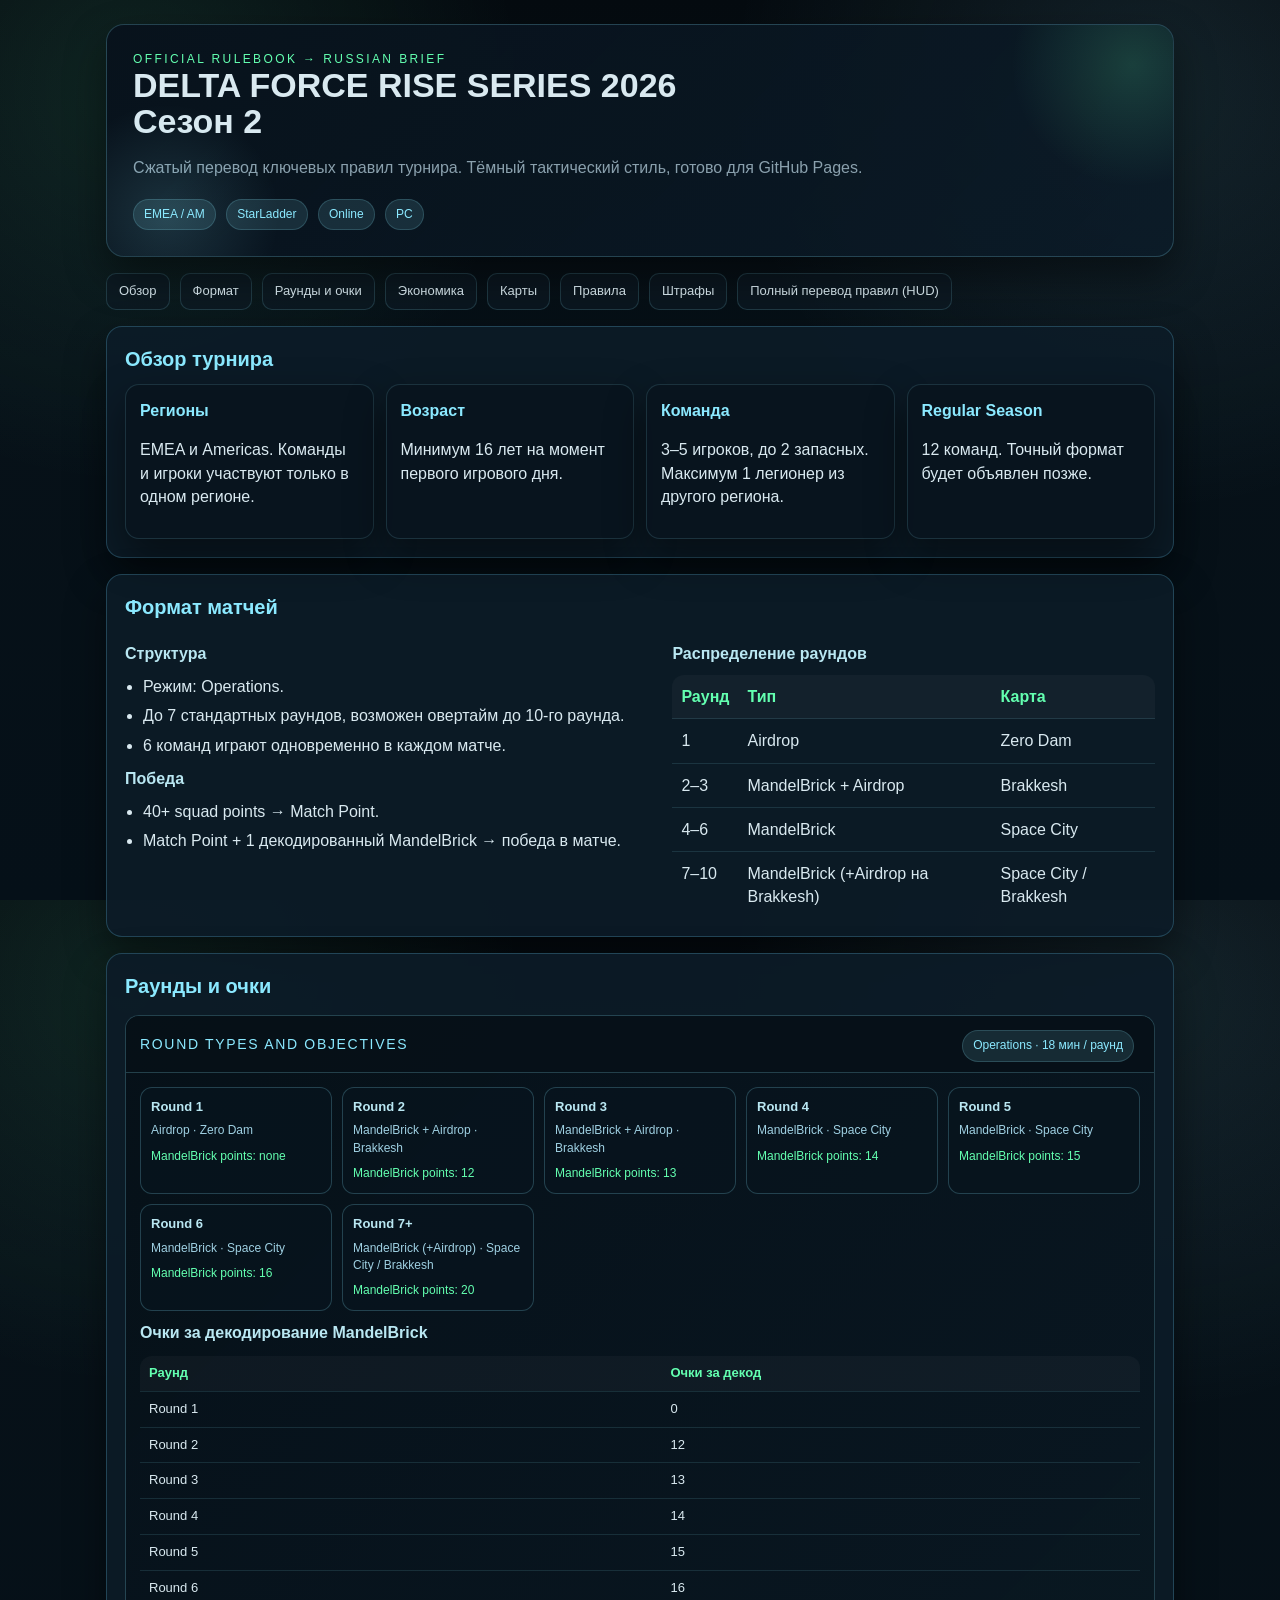
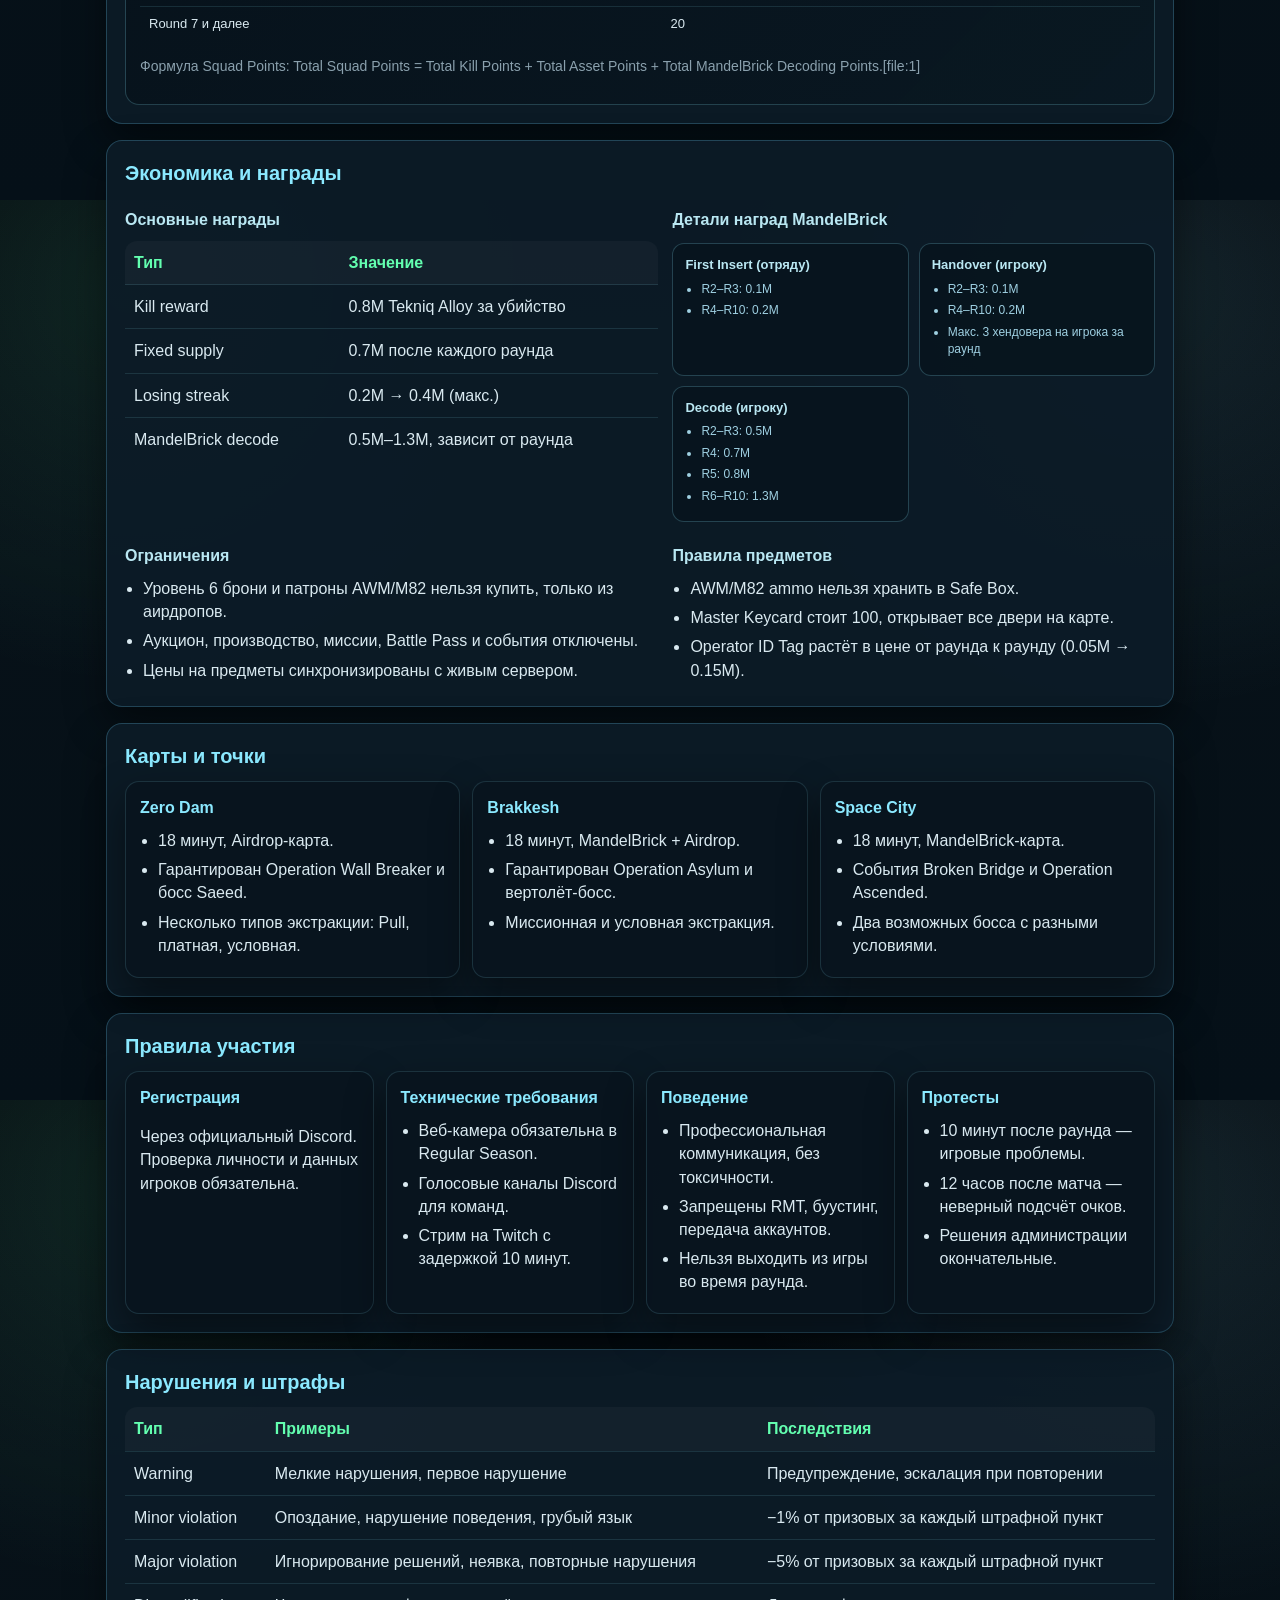
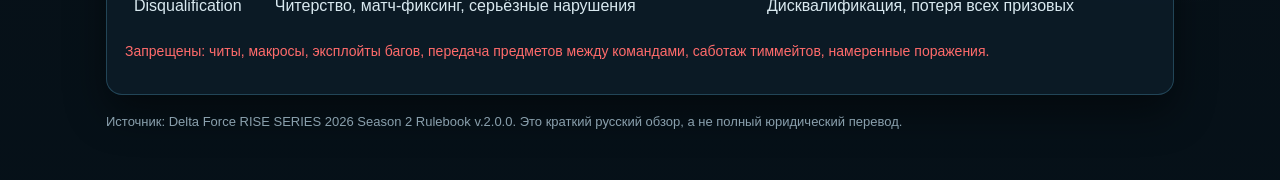
==== index.html @ daf86cb3 "Update index.html" ====
<!doctype html>
<html lang="ru">
<head>
  <meta charset="utf-8" />
  <meta name="viewport" content="width=device-width, initial-scale=1" />
  <title>Delta Force RISE SERIES 2026 — Сезон 2 | Правила</title>
  <link rel="stylesheet" href="style.css" />
  <style>
    .rounds-block{margin-top:14px;border:1px solid rgba(139,233,255,.22);border-radius:14px;overflow:hidden;background:linear-gradient(135deg,rgba(6,16,24,.96),rgba(10,24,34,.92))}
    .rounds-head{display:flex;align-items:center;justify-content:space-between;padding:10px 14px;border-bottom:1px solid rgba(139,233,255,.22);background:rgba(6,16,24,.9)}
    .rounds-title{font-size:14px;color:#8be9ff;text-transform:uppercase;letter-spacing:.12em}
    .rounds-body{padding:14px}
    .rounds-grid{display:grid;grid-template-columns:repeat(auto-fit,minmax(180px,1fr));gap:10px}
    .round-card{border:1px solid rgba(139,233,255,.22);border-radius:12px;padding:10px;background:rgba(8,20,30,.85)}
    .round-card h4{margin:0 0 6px;color:#b9e7f2;font-size:13px}
    .round-card .meta{font-size:12px;color:#9fd0e2}
    .round-card .points{margin-top:8px;font-size:12px;color:#63ffb0}
    .points-table{width:100%;border-collapse:collapse;margin-top:12px;border-radius:12px;overflow:hidden}
    .points-table th,.points-table td{border-bottom:1px solid rgba(139,233,255,.12);padding:8px 9px;text-align:left;font-size:13px}
    .points-table th{color:#63ffb0;background:rgba(255,255,255,.03)}
    .economy-grid{display:grid;grid-template-columns:repeat(auto-fit,minmax(200px,1fr));gap:10px;margin-top:12px}
    .eco-card{border:1px solid rgba(139,233,255,.22);border-radius:12px;padding:12px;background:rgba(8,20,30,.85)}
    .eco-card h4{margin:0 0 6px;color:#b9e7f2;font-size:13px}
    .eco-card ul{margin:6px 0 0 16px;padding:0;font-size:12px;color:#9fd0e2}
    .eco-card li{margin:4px 0}
    @media(max-width:760px){.rounds-grid{grid-template-columns:1fr}}
  </style>
</head>
<body>
  <div class="wrap">
    <header class="hero">
      <div class="kicker">Official rulebook → Russian brief</div>
      <h1>DELTA FORCE RISE SERIES 2026<br/>Сезон 2</h1>
      <p class="sub">Сжатый перевод ключевых правил турнира. Тёмный тактический стиль, готово для GitHub Pages.</p>
      <div class="tags">
        <span class="pill">EMEA / AM</span>
        <span class="pill">StarLadder</span>
        <span class="pill">Online</span>
        <span class="pill">PC</span>
      </div>
    </header>

    <nav class="nav">
      <a href="#overview">Обзор</a>
      <a href="#format">Формат</a>
      <a href="#rounds">Раунды и очки</a>
      <a href="#economy">Экономика</a>
      <a href="#maps">Карты</a>
      <a href="#rules">Правила</a>
      <a href="#penalties">Штрафы</a>
      <a href="rulebook_ru_full.html">Полный перевод правил (HUD)</a>
    </nav>

    <main>
      <section id="overview" class="section">
        <h2>Обзор турнира</h2>
        <div class="grid">
          <div class="card">
            <h3>Регионы</h3>
            <p>EMEA и Americas. Команды и игроки участвуют только в одном регионе.</p>
          </div>
          <div class="card">
            <h3>Возраст</h3>
            <p>Минимум 16 лет на момент первого игрового дня.</p>
          </div>
          <div class="card">
            <h3>Команда</h3>
            <p>3–5 игроков, до 2 запасных. Максимум 1 легионер из другого региона.</p>
          </div>
          <div class="card">
            <h3>Regular Season</h3>
            <p>12 команд. Точный формат будет объявлен позже.</p>
          </div>
        </div>
      </section>

      <section id="format" class="section">
        <h2>Формат матчей</h2>
        <div class="two">
          <div>
            <h3>Структура</h3>
            <ul>
              <li>Режим: Operations.</li>
              <li>До 7 стандартных раундов, возможен овертайм до 10-го раунда.</li>
              <li>6 команд играют одновременно в каждом матче.</li>
            </ul>
            <h3>Победа</h3>
            <ul>
              <li>40+ squad points → Match Point.</li>
              <li>Match Point + 1 декодированный MandelBrick → победа в матче.</li>
            </ul>
          </div>
          <div>
            <h3>Распределение раундов</h3>
            <table>
              <tr><th>Раунд</th><th>Тип</th><th>Карта</th></tr>
              <tr><td>1</td><td>Airdrop</td><td>Zero Dam</td></tr>
              <tr><td>2–3</td><td>MandelBrick + Airdrop</td><td>Brakkesh</td></tr>
              <tr><td>4–6</td><td>MandelBrick</td><td>Space City</td></tr>
              <tr><td>7–10</td><td>MandelBrick (+Airdrop на Brakkesh)</td><td>Space City / Brakkesh</td></tr>
            </table>
          </div>
        </div>
      </section>

      <section id="rounds" class="section">
        <h2>Раунды и очки</h2>
        <div class="rounds-block">
          <div class="rounds-head">
            <div class="rounds-title">Round Types and Objectives</div>
            <div class="pill">Operations · 18 мин / раунд</div>
          </div>
          <div class="rounds-body">
            <div class="rounds-grid">
              <div class="round-card">
                <h4>Round 1</h4>
                <div class="meta">Airdrop · Zero Dam</div>
                <div class="points">MandelBrick points: none</div>
              </div>
              <div class="round-card">
                <h4>Round 2</h4>
                <div class="meta">MandelBrick + Airdrop · Brakkesh</div>
                <div class="points">MandelBrick points: 12</div>
              </div>
              <div class="round-card">
                <h4>Round 3</h4>
                <div class="meta">MandelBrick + Airdrop · Brakkesh</div>
                <div class="points">MandelBrick points: 13</div>
              </div>
              <div class="round-card">
                <h4>Round 4</h4>
                <div class="meta">MandelBrick · Space City</div>
                <div class="points">MandelBrick points: 14</div>
              </div>
              <div class="round-card">
                <h4>Round 5</h4>
                <div class="meta">MandelBrick · Space City</div>
                <div class="points">MandelBrick points: 15</div>
              </div>
              <div class="round-card">
                <h4>Round 6</h4>
                <div class="meta">MandelBrick · Space City</div>
                <div class="points">MandelBrick points: 16</div>
              </div>
              <div class="round-card">
                <h4>Round 7+</h4>
                <div class="meta">MandelBrick (+Airdrop) · Space City / Brakkesh</div>
                <div class="points">MandelBrick points: 20</div>
              </div>
            </div>

            <h3>Очки за декодирование MandelBrick</h3>
            <table class="points-table">
              <tr><th>Раунд</th><th>Очки за декод</th></tr>
              <tr><td>Round 1</td><td>0</td></tr>
              <tr><td>Round 2</td><td>12</td></tr>
              <tr><td>Round 3</td><td>13</td></tr>
              <tr><td>Round 4</td><td>14</td></tr>
              <tr><td>Round 5</td><td>15</td></tr>
              <tr><td>Round 6</td><td>16</td></tr>
              <tr><td>Round 7 и далее</td><td>20</td></tr>
            </table>

            <p class="note">Формула Squad Points: Total Squad Points = Total Kill Points + Total Asset Points + Total MandelBrick Decoding Points.[file:1]</p>
          </div>
        </div>
      </section>

      <section id="economy" class="section">
        <h2>Экономика и награды</h2>
        <div class="two">
          <div>
            <h3>Основные награды</h3>
            <table>
              <tr><th>Тип</th><th>Значение</th></tr>
              <tr><td>Kill reward</td><td>0.8M Tekniq Alloy за убийство</td></tr>
              <tr><td>Fixed supply</td><td>0.7M после каждого раунда</td></tr>
              <tr><td>Losing streak</td><td>0.2M → 0.4M (макс.)</td></tr>
              <tr><td>MandelBrick decode</td><td>0.5M–1.3M, зависит от раунда</td></tr>
            </table>
          </div>
          <div>
            <h3>Детали наград MandelBrick</h3>
            <div class="economy-grid">
              <div class="eco-card">
                <h4>First Insert (отряду)</h4>
                <ul>
                  <li>R2–R3: 0.1M</li>
                  <li>R4–R10: 0.2M</li>
                </ul>
              </div>
              <div class="eco-card">
                <h4>Handover (игроку)</h4>
                <ul>
                  <li>R2–R3: 0.1M</li>
                  <li>R4–R10: 0.2M</li>
                  <li>Макс. 3 хендовера на игрока за раунд</li>
                </ul>
              </div>
              <div class="eco-card">
                <h4>Decode (игроку)</h4>
                <ul>
                  <li>R2–R3: 0.5M</li>
                  <li>R4: 0.7M</li>
                  <li>R5: 0.8M</li>
                  <li>R6–R10: 1.3M</li>
                </ul>
              </div>
            </div>
          </div>
        </div>
        <div class="two" style="margin-top:12px">
          <div>
            <h3>Ограничения</h3>
            <ul>
              <li>Уровень 6 брони и патроны AWM/M82 нельзя купить, только из аирдропов.</li>
              <li>Аукцион, производство, миссии, Battle Pass и события отключены.</li>
              <li>Цены на предметы синхронизированы с живым сервером.</li>
            </ul>
          </div>
          <div>
            <h3>Правила предметов</h3>
            <ul>
              <li>AWM/M82 ammo нельзя хранить в Safe Box.</li>
              <li>Master Keycard стоит 100, открывает все двери на карте.</li>
              <li>Operator ID Tag растёт в цене от раунда к раунду (0.05M → 0.15M).</li>
            </ul>
          </div>
        </div>
      </section>

      <section id="maps" class="section">
        <h2>Карты и точки</h2>
        <div class="grid">
          <div class="card">
            <h3>Zero Dam</h3>
            <ul>
              <li>18 минут, Airdrop-карта.</li>
              <li>Гарантирован Operation Wall Breaker и босс Saeed.</li>
              <li>Несколько типов экстракции: Pull, платная, условная.</li>
            </ul>
          </div>
          <div class="card">
            <h3>Brakkesh</h3>
            <ul>
              <li>18 минут, MandelBrick + Airdrop.</li>
              <li>Гарантирован Operation Asylum и вертолёт-босс.</li>
              <li>Миссионная и условная экстракция.</li>
            </ul>
          </div>
          <div class="card">
            <h3>Space City</h3>
            <ul>
              <li>18 минут, MandelBrick-карта.</li>
              <li>События Broken Bridge и Operation Ascended.</li>
              <li>Два возможных босса с разными условиями.</li>
            </ul>
          </div>
        </div>
      </section>

      <section id="rules" class="section">
        <h2>Правила участия</h2>
        <div class="grid">
          <div class="card">
            <h3>Регистрация</h3>
            <p>Через официальный Discord. Проверка личности и данных игроков обязательна.</p>
          </div>
          <div class="card">
            <h3>Технические требования</h3>
            <ul>
              <li>Веб-камера обязательна в Regular Season.</li>
              <li>Голосовые каналы Discord для команд.</li>
              <li>Стрим на Twitch с задержкой 10 минут.</li>
            </ul>
          </div>
          <div class="card">
            <h3>Поведение</h3>
            <ul>
              <li>Профессиональная коммуникация, без токсичности.</li>
              <li>Запрещены RMT, буустинг, передача аккаунтов.</li>
              <li>Нельзя выходить из игры во время раунда.</li>
            </ul>
          </div>
          <div class="card">
            <h3>Протесты</h3>
            <ul>
              <li>10 минут после раунда — игровые проблемы.</li>
              <li>12 часов после матча — неверный подсчёт очков.</li>
              <li>Решения администрации окончательные.</li>
            </ul>
          </div>
        </div>
      </section>

      <section id="penalties" class="section">
        <h2>Нарушения и штрафы</h2>
        <table>
          <tr><th>Тип</th><th>Примеры</th><th>Последствия</th></tr>
          <tr><td>Warning</td><td>Мелкие нарушения, первое нарушение</td><td>Предупреждение, эскалация при повторении</td></tr>
          <tr><td>Minor violation</td><td>Опоздание, нарушение поведения, грубый язык</td><td>−1% от призовых за каждый штрафной пункт</td></tr>
          <tr><td>Major violation</td><td>Игнорирование решений, неявка, повторные нарушения</td><td>−5% от призовых за каждый штрафной пункт</td></tr>
          <tr><td>Disqualification</td><td>Читерство, матч-фиксинг, серьёзные нарушения</td><td>Дисквалификация, потеря всех призовых</td></tr>
        </table>
        <p class="note danger">Запрещены: читы, макросы, эксплойты багов, передача предметов между командами, саботаж тиммейтов, намеренные поражения.</p>
      </section>
    </main>

    <footer class="footer">
      Источник: Delta Force RISE SERIES 2026 Season 2 Rulebook v.2.0.0. Это краткий русский обзор, а не полный юридический перевод.
    </footer>
  </div>
</body>
</html>
---- style.css ----
:root{
  --bg:#050b10;
  --bg2:#071118;
  --panel:rgba(9,20,30,.88);
  --panel2:rgba(12,28,40,.92);
  --line:#2a5568;
  --accent:#8be9ff;
  --accent2:#63ffb0;
  --text:#d9e9f0;
  --muted:#8aa0ad;
  --danger:#ff6b6b;
  --shadow:0 18px 40px rgba(0,0,0,.45);
}
*{box-sizing:border-box}
html,body{height:100%}
body{
  margin:0;
  font-family:Inter,Segoe UI,Arial,sans-serif;
  background:
    radial-gradient(circle at 10% 10%, rgba(99,255,176,.10), transparent 28%),
    radial-gradient(circle at 90% 10%, rgba(139,233,255,.10), transparent 30%),
    linear-gradient(180deg, #050b10 0%, #071118 40%, #051018 100%);
  color:var(--text);
  line-height:1.45;
}
.wrap{max-width:1100px;margin:0 auto;padding:24px 16px 48px}

/* Hero */
.hero{
  position:relative;
  overflow:hidden;
  border:1px solid rgba(139,233,255,.22);
  background:linear-gradient(135deg, rgba(8,18,28,.96), rgba(11,27,40,.86));
  box-shadow:var(--shadow);
  border-radius:18px;
  padding:26px;
}
.hero:before,.hero:after{
  content:"";position:absolute;inset:auto;pointer-events:none;
}
.hero:before{right:-90px;top:-90px;width:260px;height:260px;border-radius:50%;background:radial-gradient(circle, rgba(99,255,176,.16), transparent 66%)}
.hero:after{left:-60px;bottom:-80px;width:240px;height:240px;border-radius:50%;background:radial-gradient(circle, rgba(139,233,255,.14), transparent 66%)}
.kicker{letter-spacing:.2em;text-transform:uppercase;color:var(--accent2);font-size:12px}
h1,h2,h3{margin:0 0 10px}
h1{font-size:34px;line-height:1.05}
.sub{color:var(--muted);max-width:900px}
.tags{margin-top:12px}
.pill{
  display:inline-block;padding:6px 10px;border-radius:999px;
  background:rgba(139,233,255,.12);border:1px solid rgba(139,233,255,.18);
  color:var(--accent);font-size:12px;margin:4px 6px 0 0;
}

/* Nav */
.nav{
  display:flex;flex-wrap:wrap;gap:10px;margin:16px 0 10px;
}
.nav a{
  text-decoration:none;color:var(--text);padding:8px 12px;border-radius:10px;
  border:1px solid rgba(139,233,255,.16);background:rgba(13,26,36,.7);
  font-size:13px;transition:.15s;
}
.nav a:hover{border-color:var(--accent);background:rgba(139,233,255,.12)}

/* Sections */
.section{
  margin-top:16px;
  background:var(--panel2);
  border:1px solid rgba(42,85,104,.75);
  border-radius:16px;
  padding:18px;
  box-shadow:var(--shadow);
}
.section h2{color:var(--accent);font-size:20px}
.section h3{color:#b9e7f2;font-size:16px;margin-top:10px}

/* Grids */
.grid{display:grid;grid-template-columns:repeat(auto-fit,minmax(220px,1fr));gap:12px}
.two{display:grid;grid-template-columns:1.05fr .95fr;gap:14px}
@media (max-width:900px){.two{grid-template-columns:1fr}h1{font-size:26px}}

/* Cards */
.card{
  background:var(--panel);
  border:1px solid rgba(139,233,255,.14);
  border-radius:14px;
  padding:14px;
  box-shadow:var(--shadow);
}
.card h3{margin-top:0;color:var(--accent)}

/* Tables */
table{width:100%;border-collapse:collapse;overflow:hidden;border-radius:12px}
th,td{border-bottom:1px solid rgba(139,233,255,.12);padding:10px 9px;text-align:left;vertical-align:top}
th{color:var(--accent2);font-weight:600;background:rgba(255,255,255,.03)}
tr:last-child td{border-bottom:none}

/* Lists */
ul{margin:8px 0 0 18px;padding:0}
li{margin:6px 0}

/* Footer */
.footer{margin-top:18px;color:var(--muted);font-size:13px}

/* Utilities */
.note{color:var(--muted);font-size:14px}
.danger{color:var(--danger)}
.mono{font-family:ui-monospace,SFMono-Regular,Consolas,monospace}
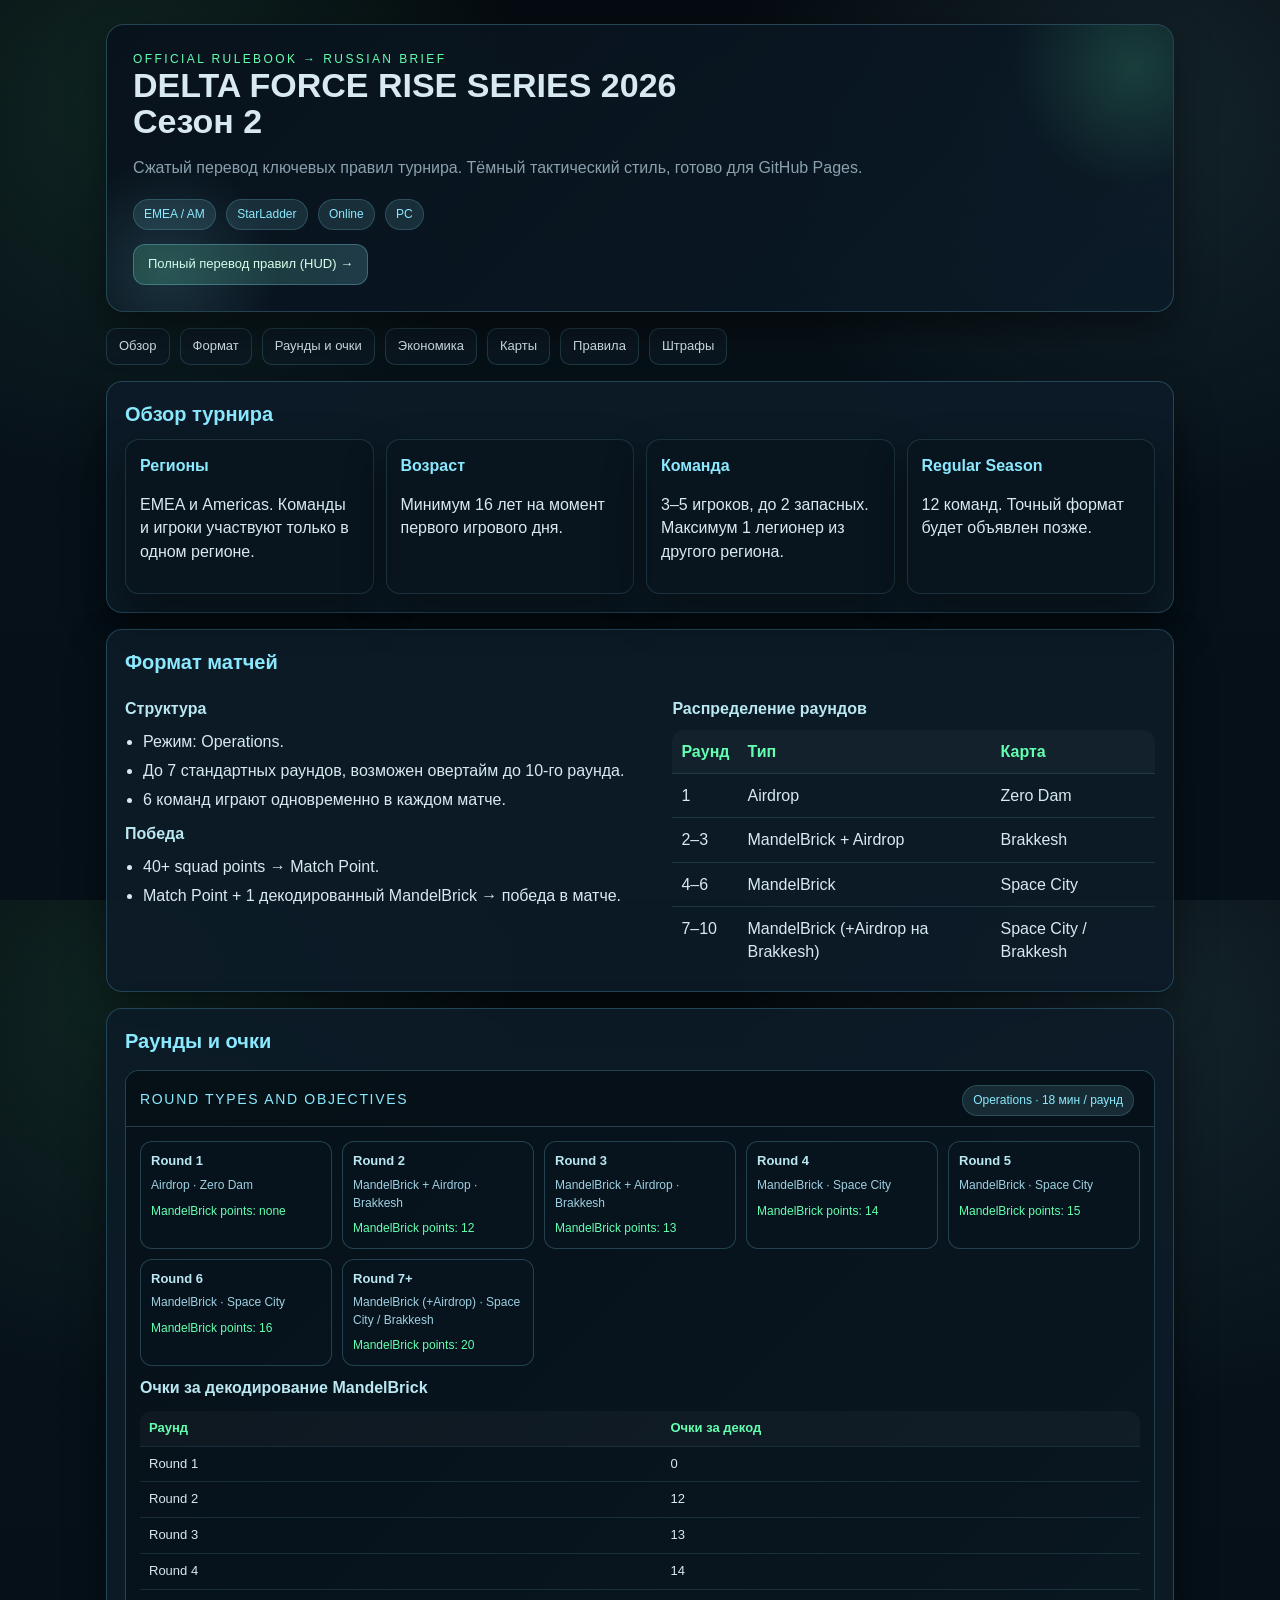
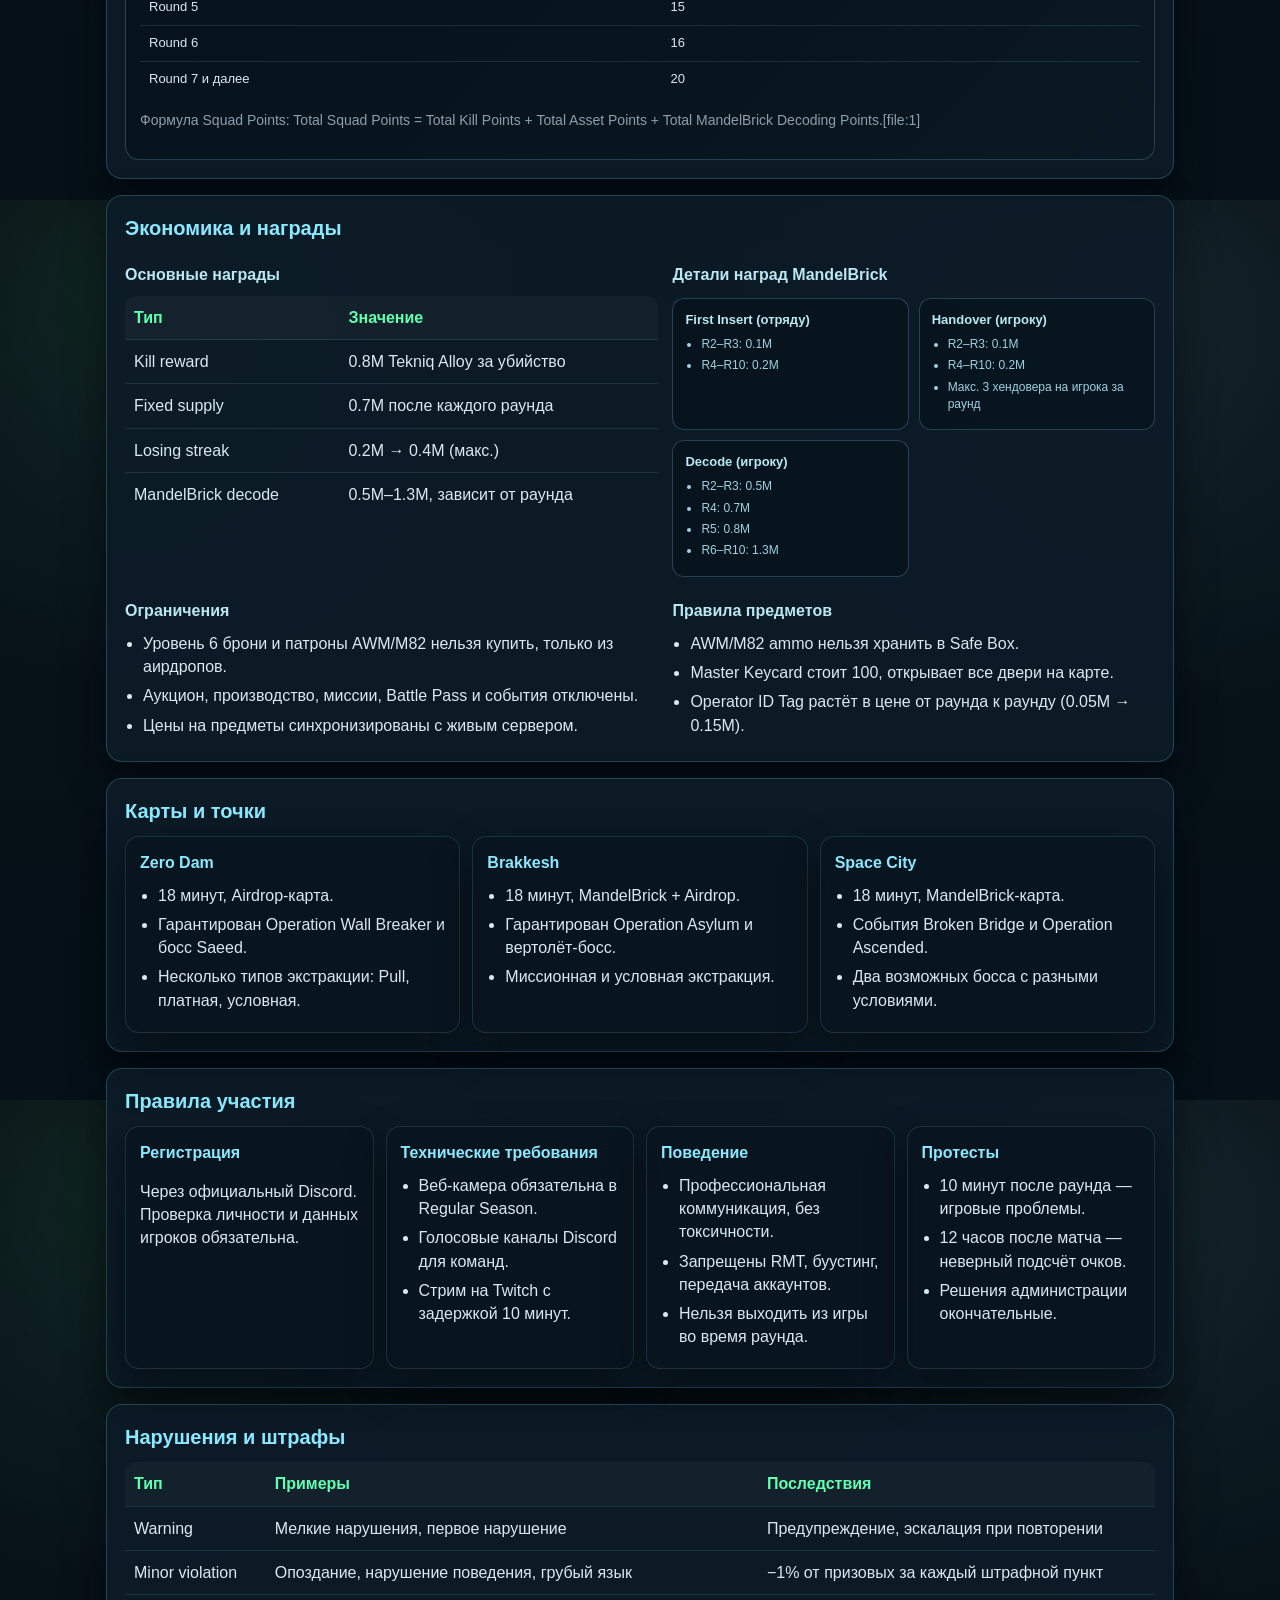
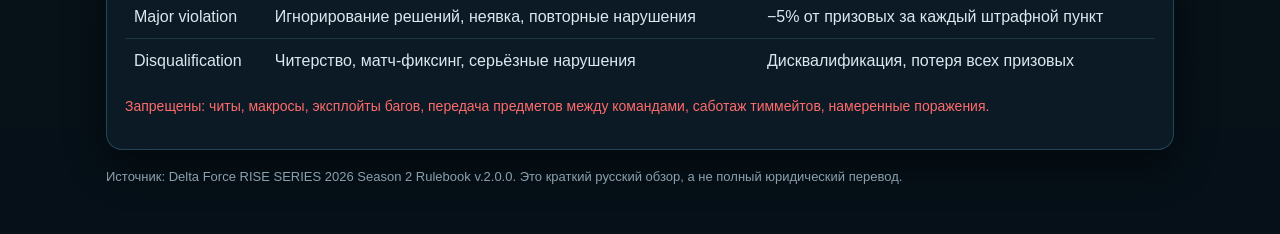
==== commit 1696ffca: "Update index.html" ====
--- a/index.html
+++ b/index.html
@@ -23,6 +23,8 @@
     .eco-card h4{margin:0 0 6px;color:#b9e7f2;font-size:13px}
     .eco-card ul{margin:6px 0 0 16px;padding:0;font-size:12px;color:#9fd0e2}
     .eco-card li{margin:4px 0}
+    .full-link{display:inline-block;margin-top:14px;padding:10px 14px;border-radius:12px;background:linear-gradient(90deg,rgba(99,255,176,.18),rgba(139,233,255,.18));border:1px solid rgba(139,233,255,.28);color:#d9ffe8;text-decoration:none;font-size:13px}
+    .full-link:hover{border-color:#8be9ff;background:rgba(139,233,255,.22)}
     @media(max-width:760px){.rounds-grid{grid-template-columns:1fr}}
   </style>
 </head>
@@ -38,6 +40,7 @@
         <span class="pill">Online</span>
         <span class="pill">PC</span>
       </div>
+      <a class="full-link" href="rulebook_ru_full.html">Полный перевод правил (HUD) →</a>
     </header>
 
     <nav class="nav">
@@ -48,7 +51,6 @@
       <a href="#maps">Карты</a>
       <a href="#rules">Правила</a>
       <a href="#penalties">Штрафы</a>
-      <a href="rulebook_ru_full.html">Полный перевод правил (HUD)</a>
     </nav>
 
     <main>
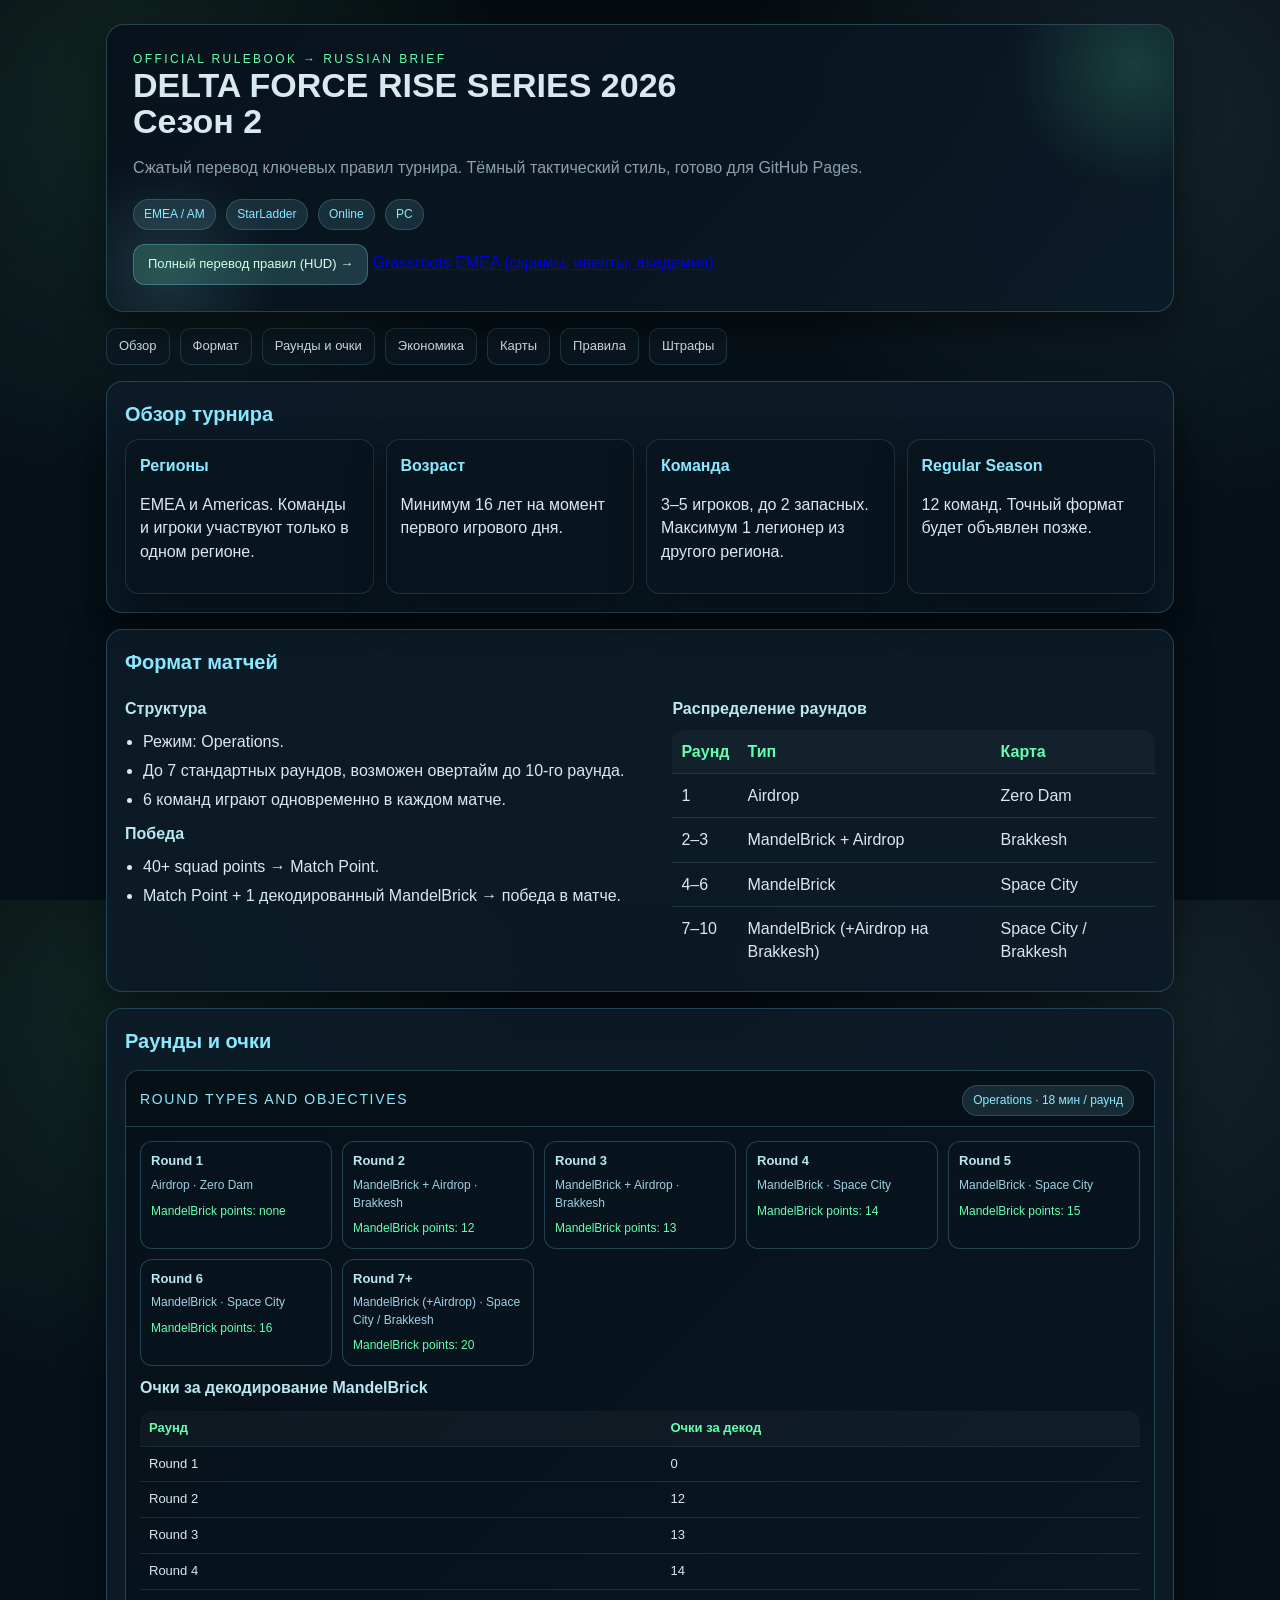
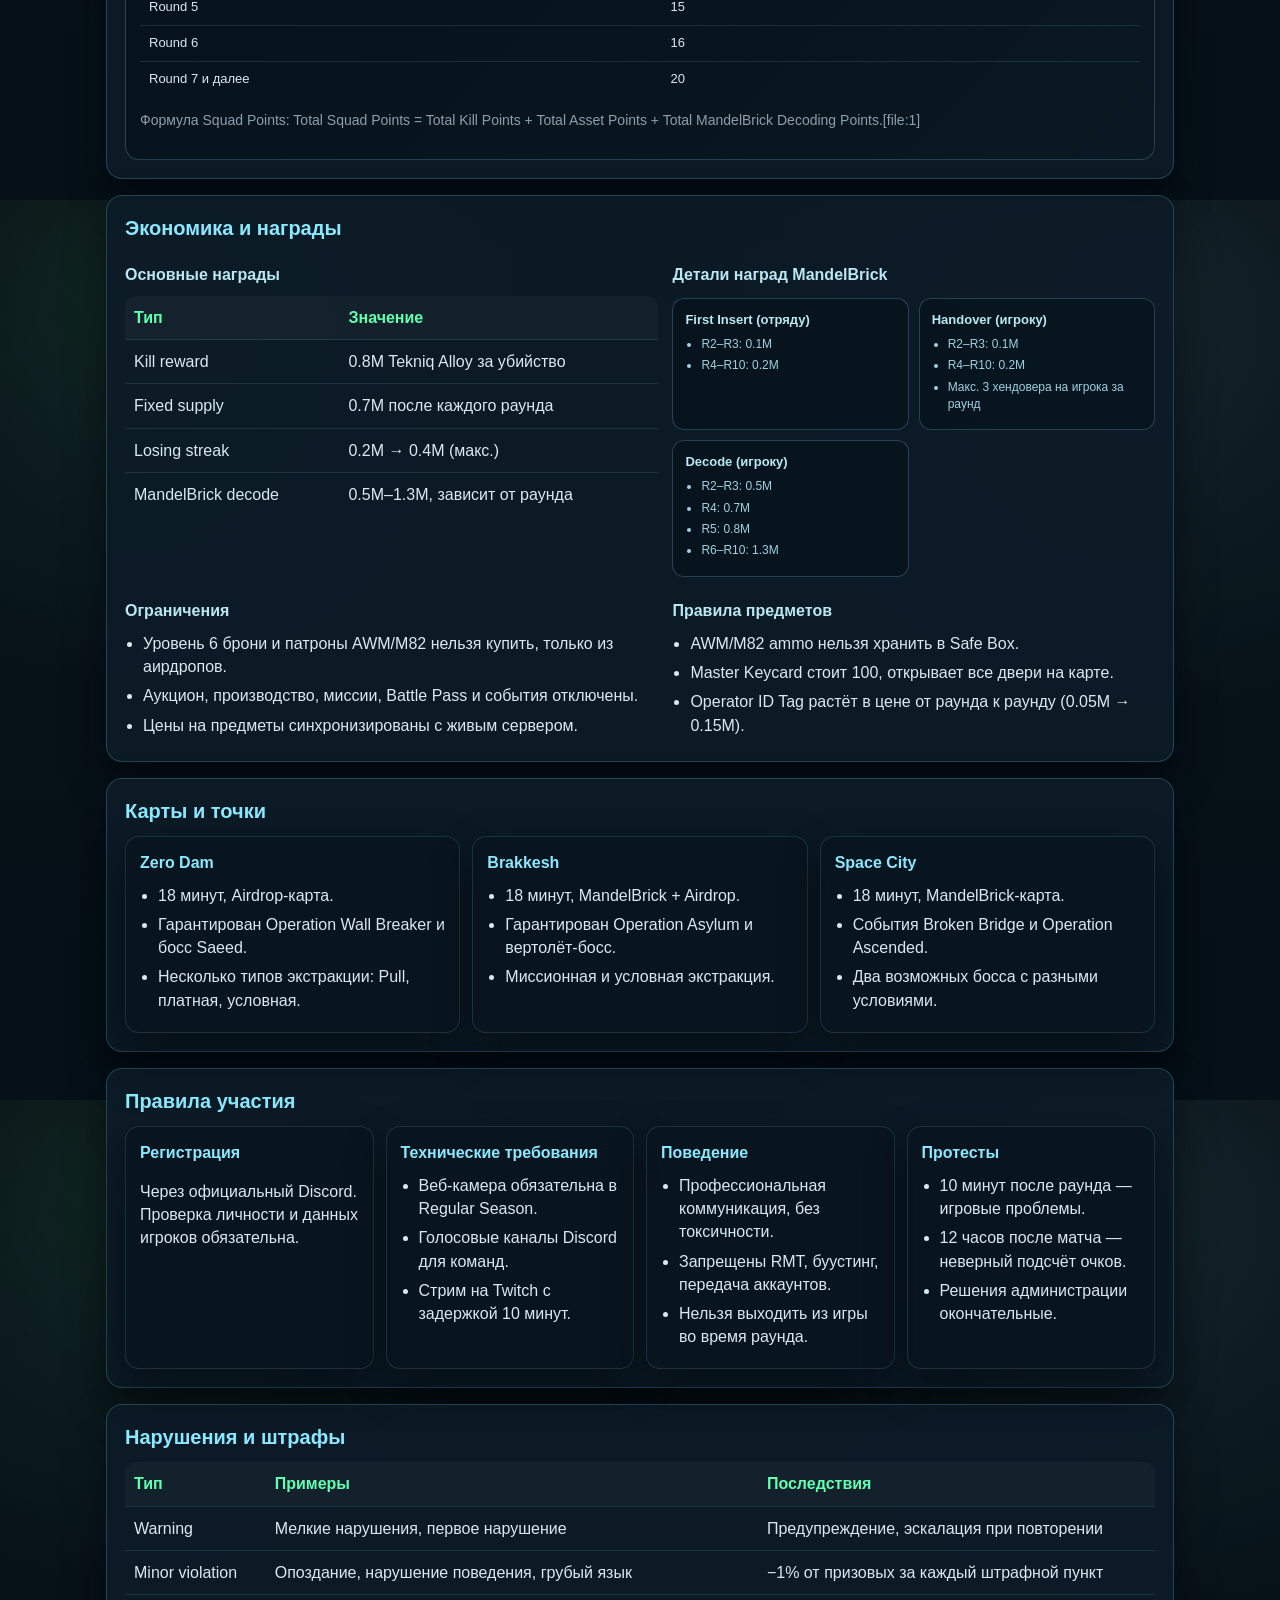
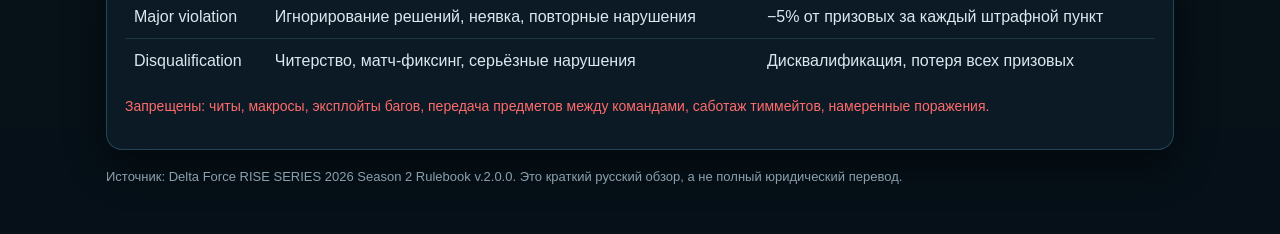
==== commit f8708213: "Add link to Grassroots EMEA page in index.html" ====
--- a/index.html
+++ b/index.html
@@ -41,6 +41,7 @@
         <span class="pill">PC</span>
       </div>
       <a class="full-link" href="rulebook_ru_full.html">Полный перевод правил (HUD) →</a>
+      <a href="grassroots_emea_ru.html">Grassroots EMEA (скримы, ивенты, академия)</a>
     </header>
 
     <nav class="nav">
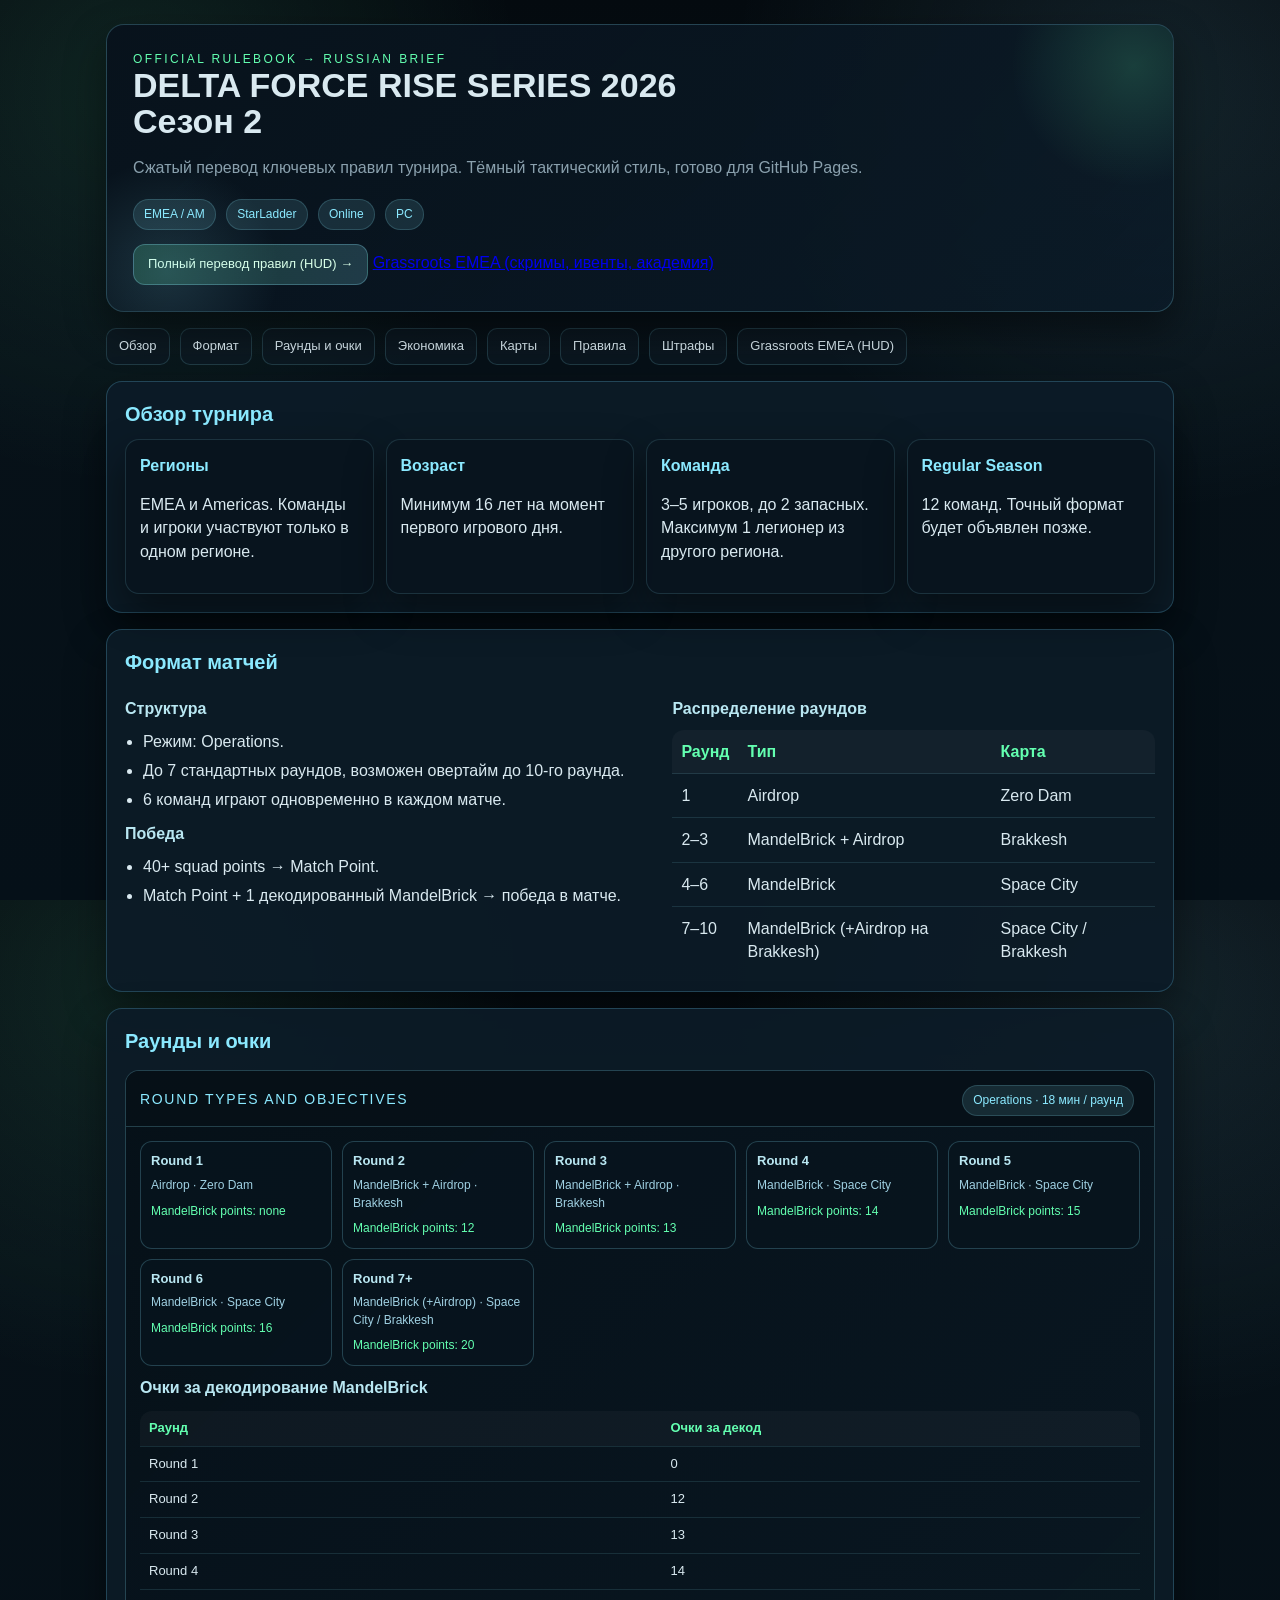
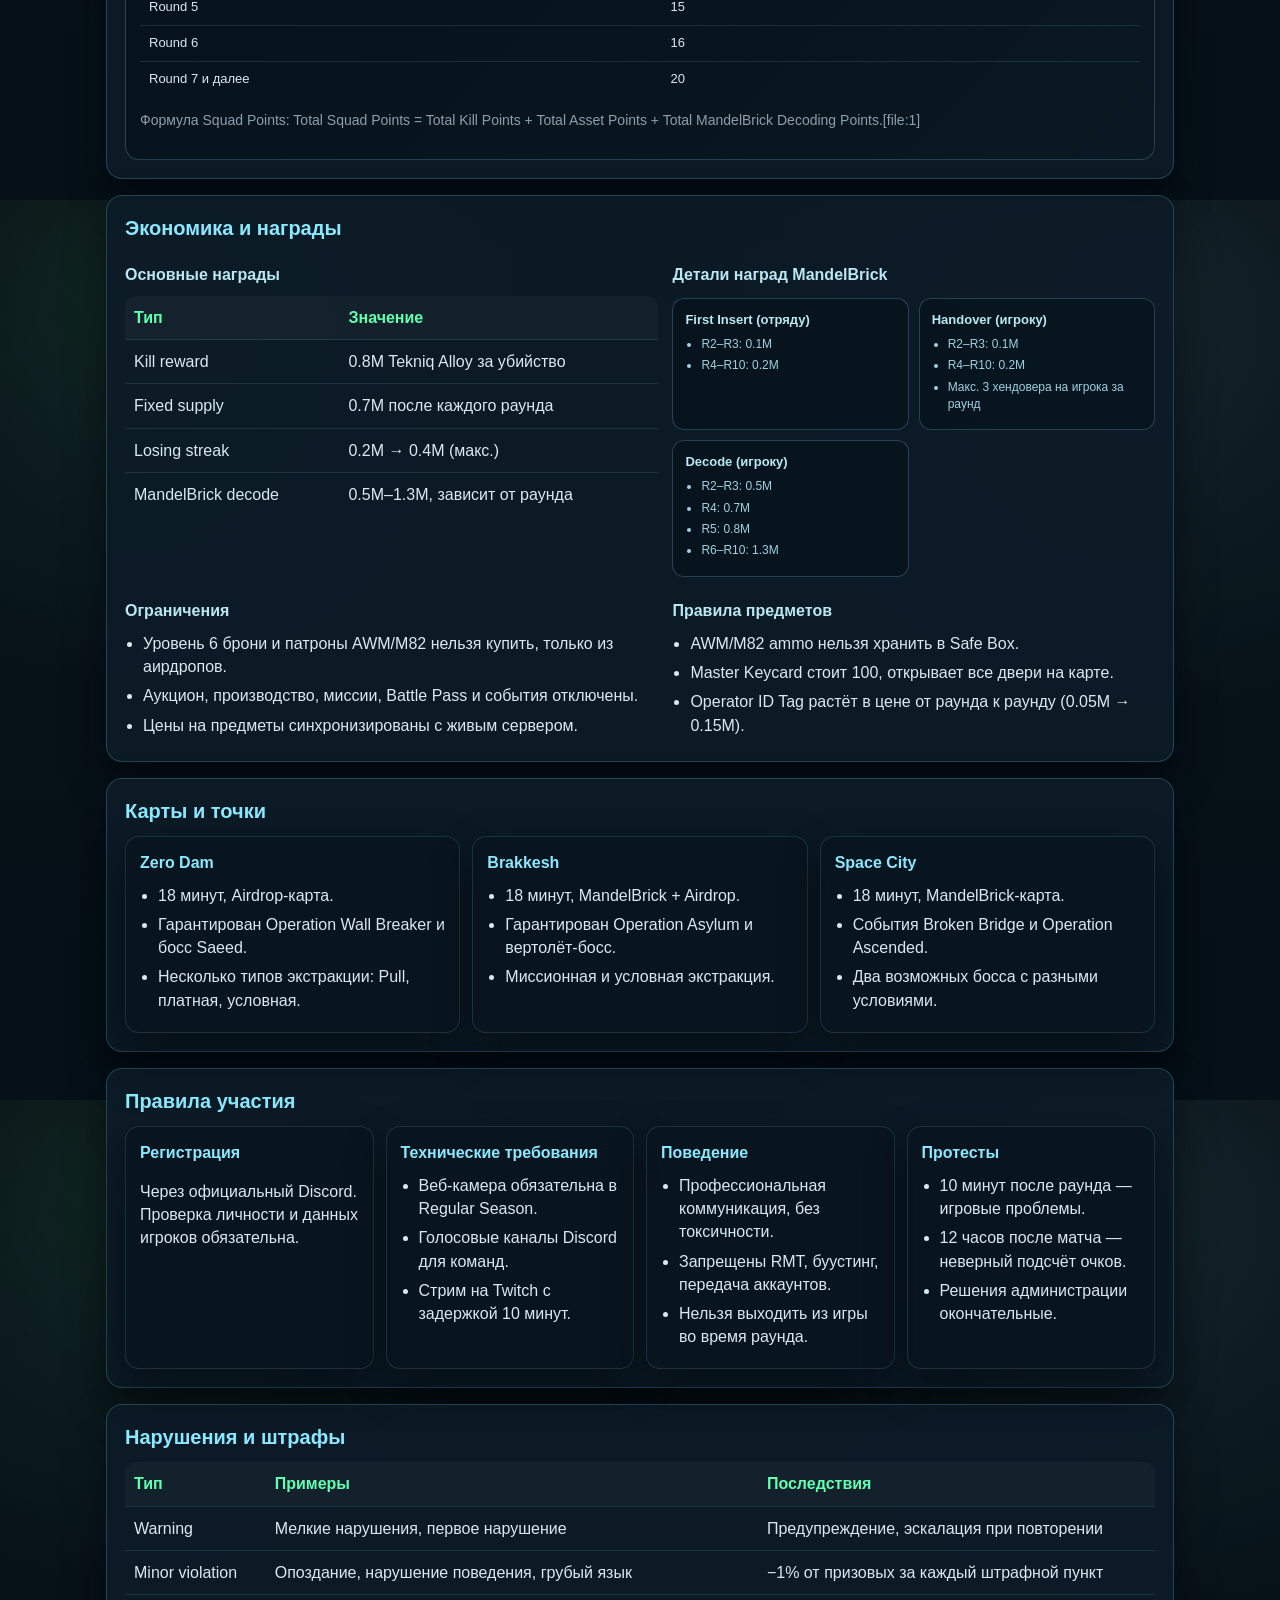
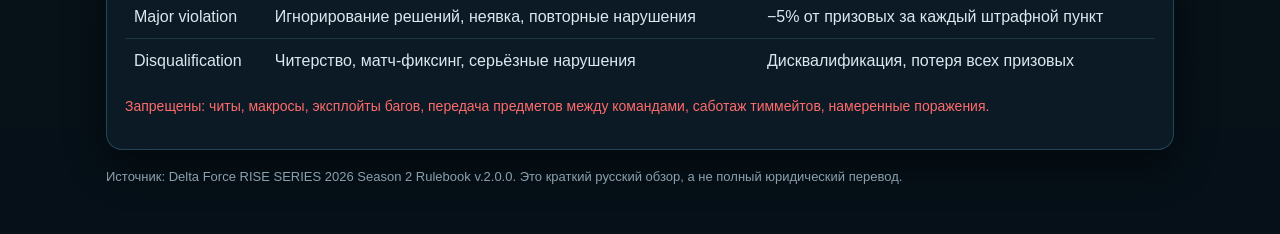
==== commit f826e672: "Update index.html" ====
--- a/index.html
+++ b/index.html
@@ -52,6 +52,7 @@
       <a href="#maps">Карты</a>
       <a href="#rules">Правила</a>
       <a href="#penalties">Штрафы</a>
+      <a href="grassroots_emea_ru.html">Grassroots EMEA (HUD)</a>
     </nav>
 
     <main>
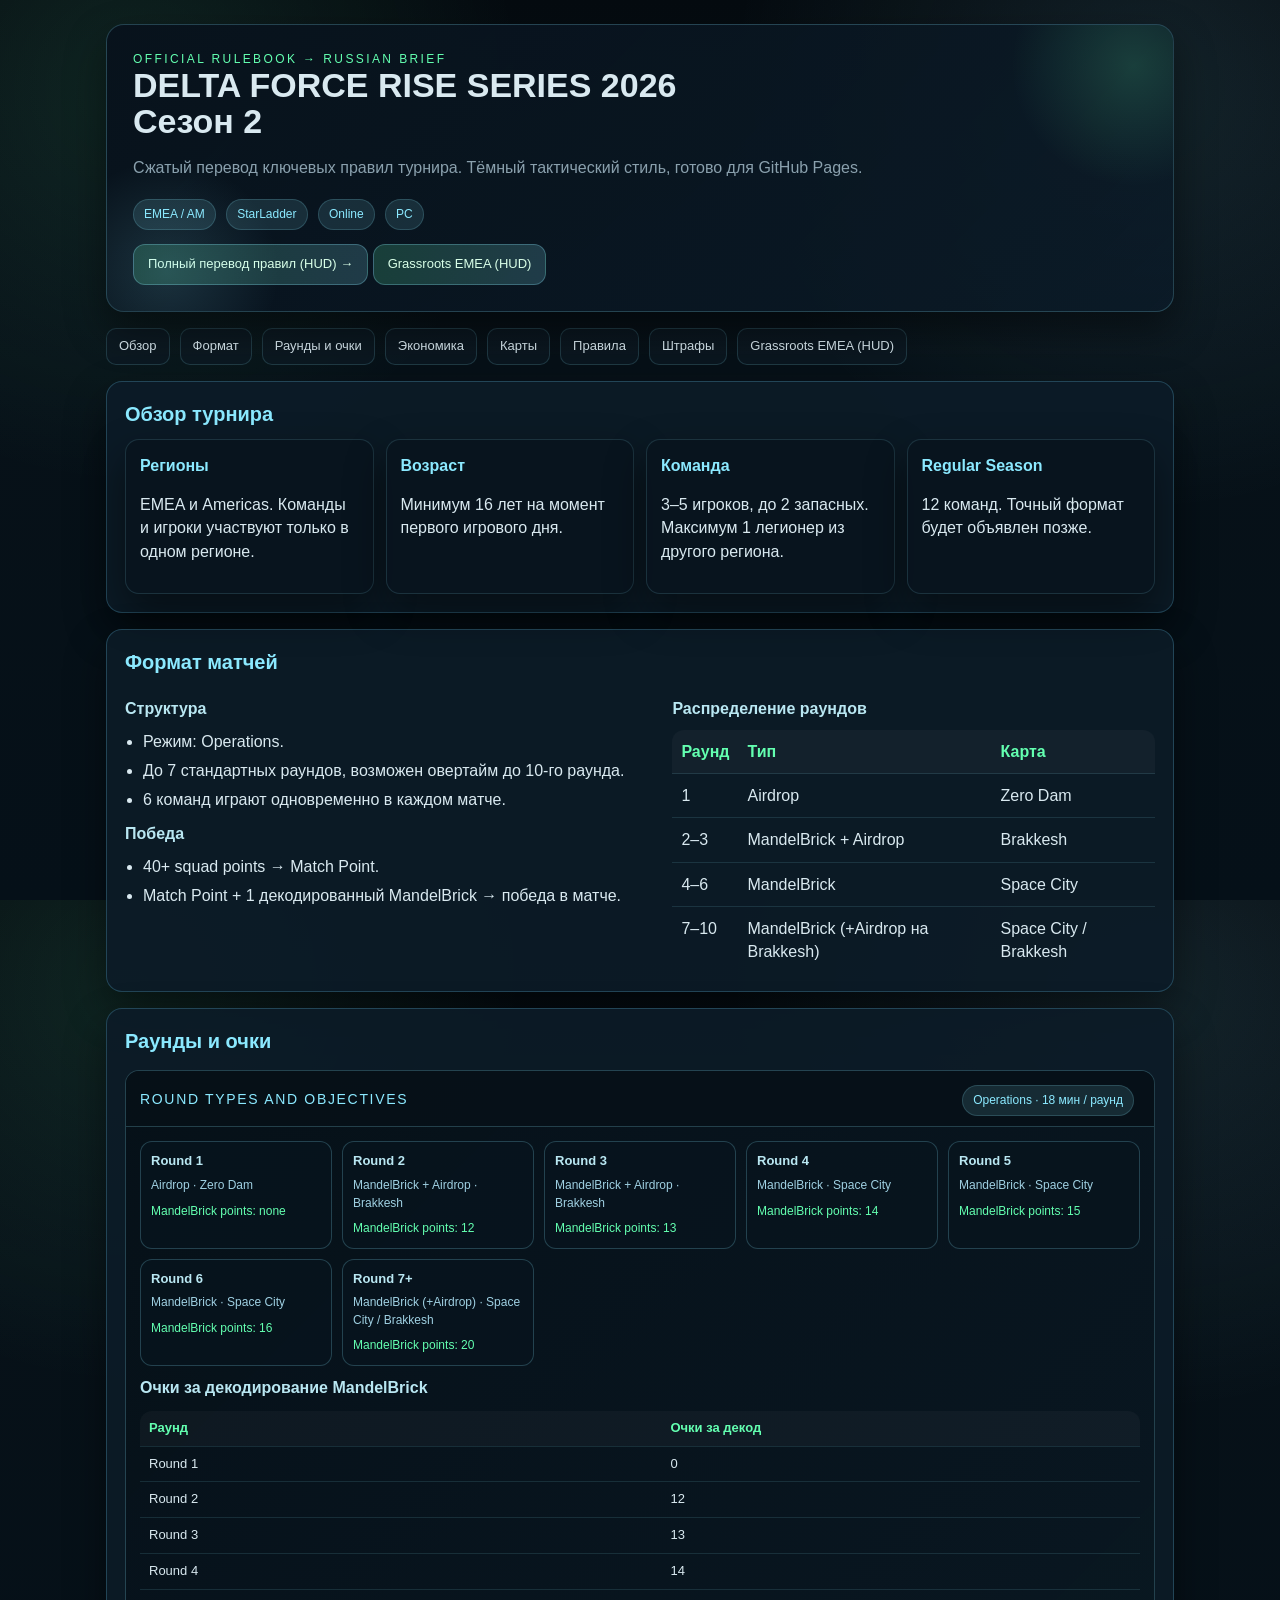
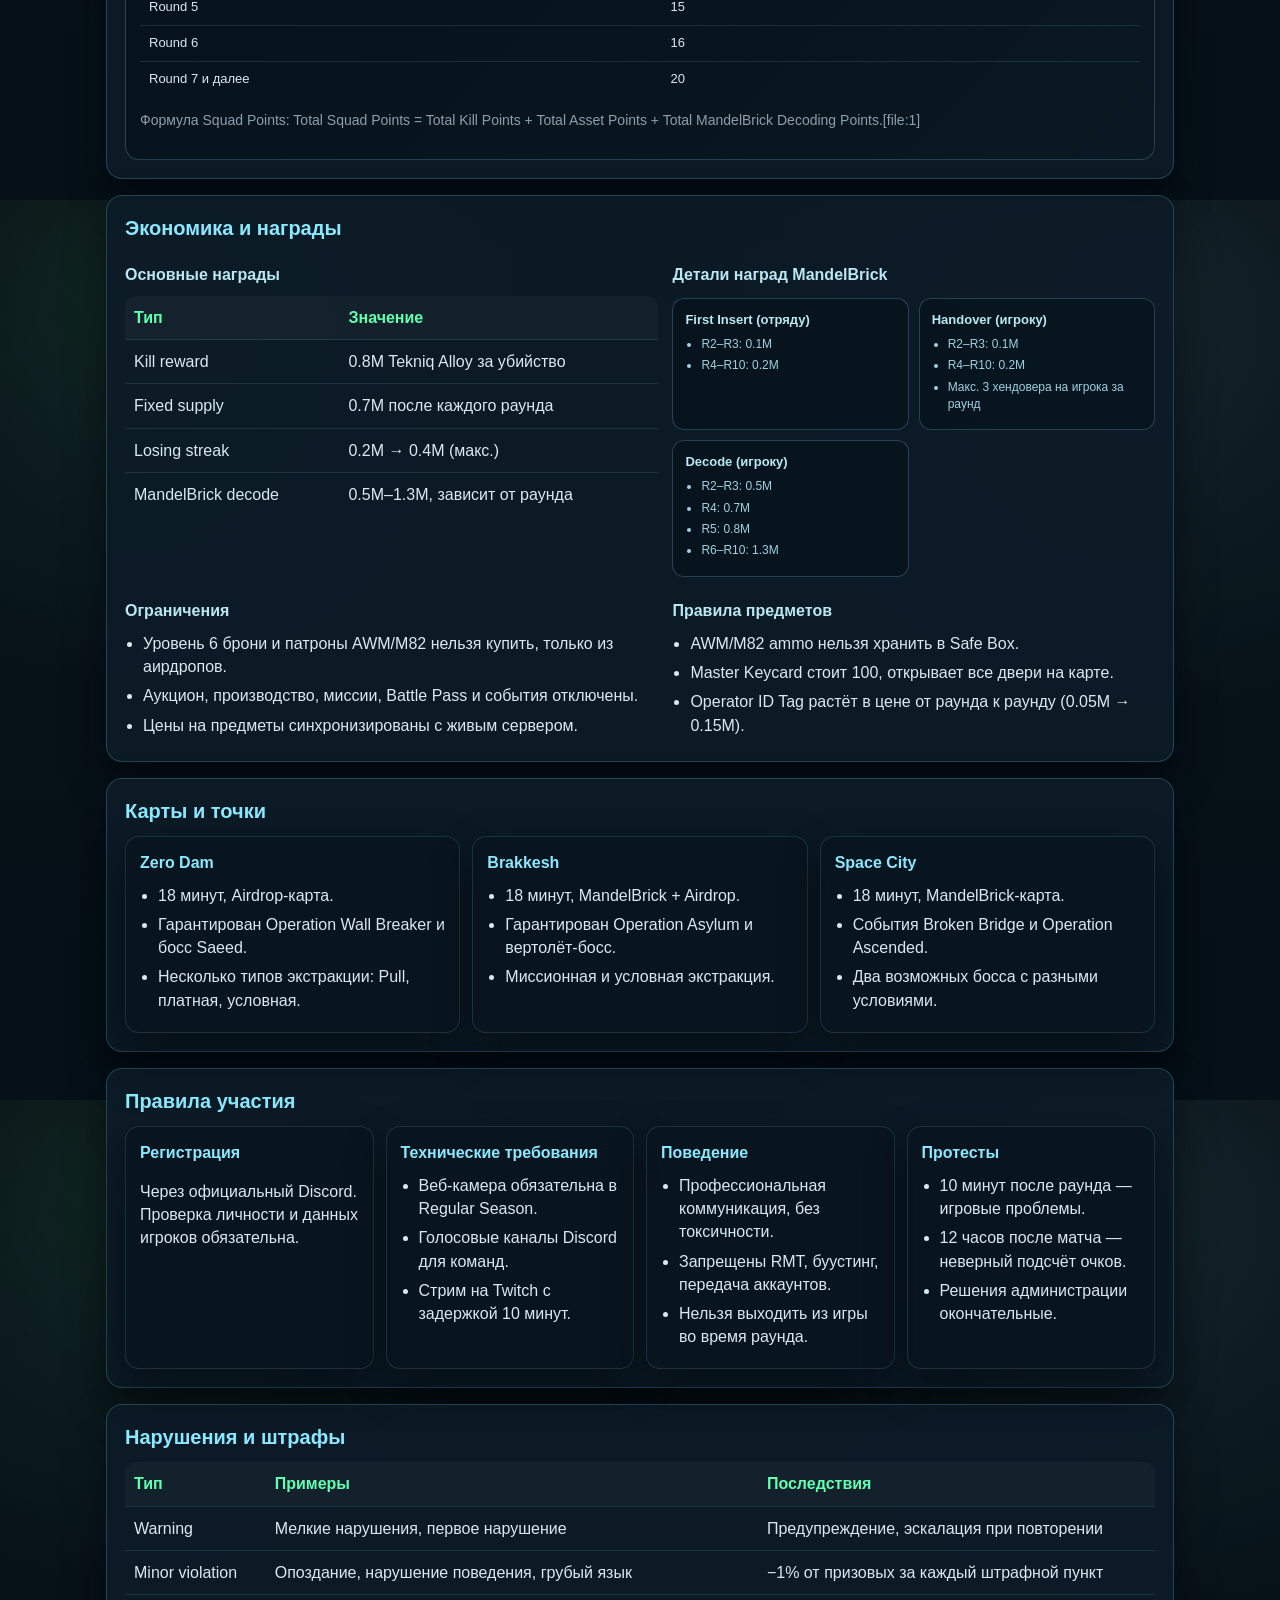
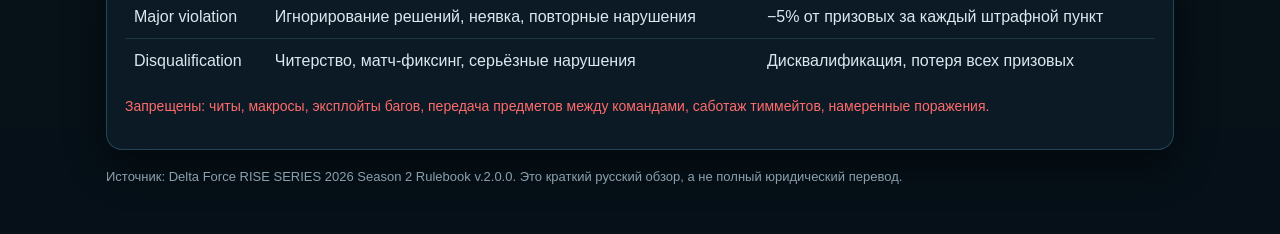
==== commit 0f1071fc: "Update index.html" ====
--- a/index.html
+++ b/index.html
@@ -41,7 +41,7 @@
         <span class="pill">PC</span>
       </div>
       <a class="full-link" href="rulebook_ru_full.html">Полный перевод правил (HUD) →</a>
-      <a href="grassroots_emea_ru.html">Grassroots EMEA (скримы, ивенты, академия)</a>
+      <a class="full-link" href="grassroots_emea_ru.html">Grassroots EMEA (HUD)</a>
     </header>
 
     <nav class="nav">
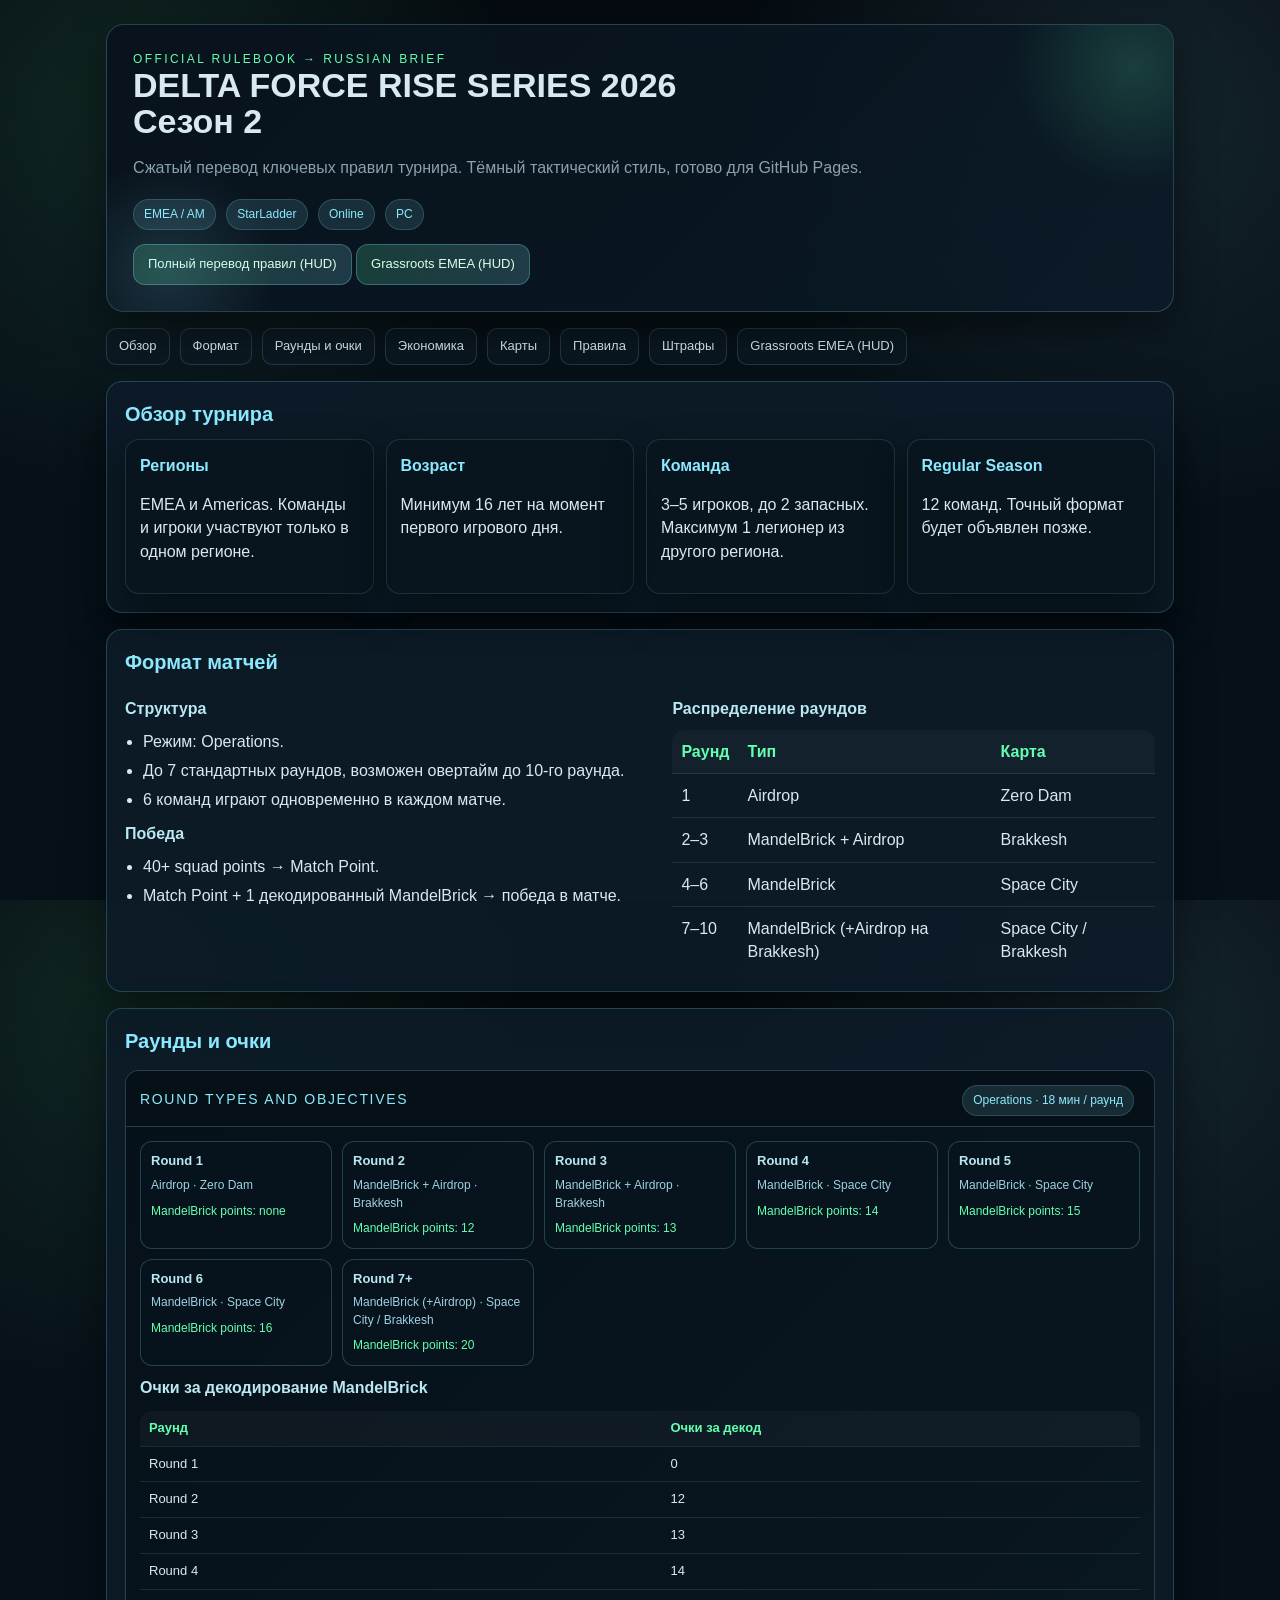
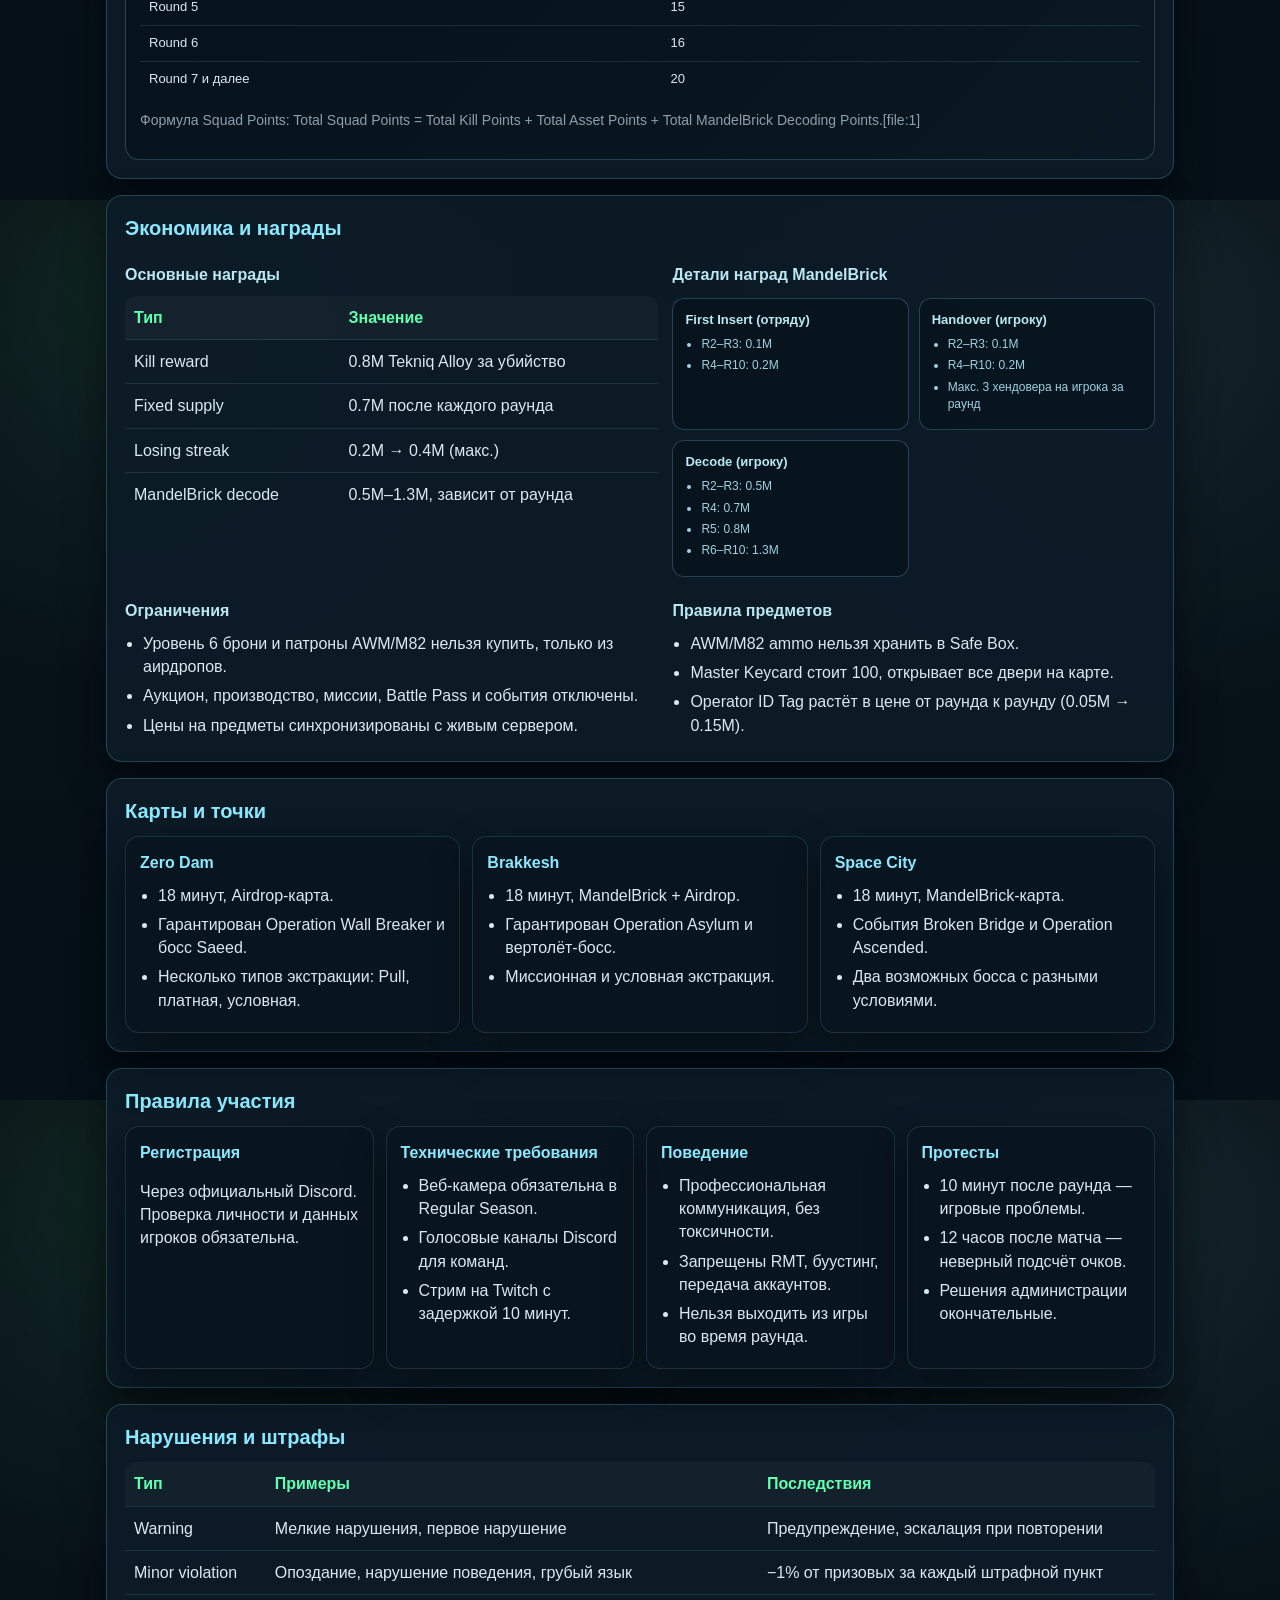
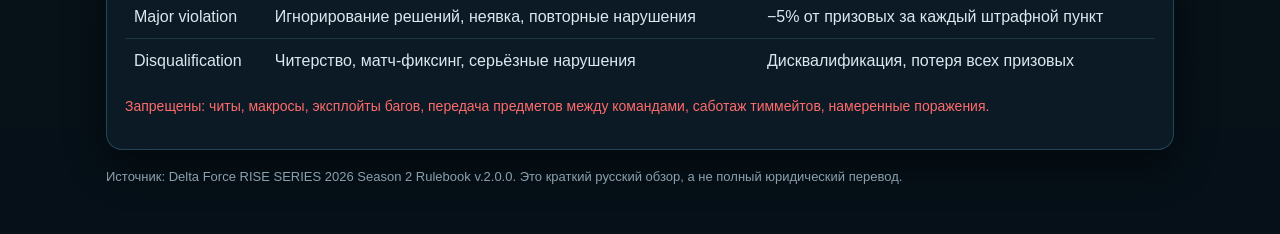
==== commit 5fed43e0: "Update index.html" ====
--- a/index.html
+++ b/index.html
@@ -40,7 +40,7 @@
         <span class="pill">Online</span>
         <span class="pill">PC</span>
       </div>
-      <a class="full-link" href="rulebook_ru_full.html">Полный перевод правил (HUD) →</a>
+      <a class="full-link" href="rulebook_ru_full.html">Полный перевод правил (HUD)</a>
       <a class="full-link" href="grassroots_emea_ru.html">Grassroots EMEA (HUD)</a>
     </header>
 
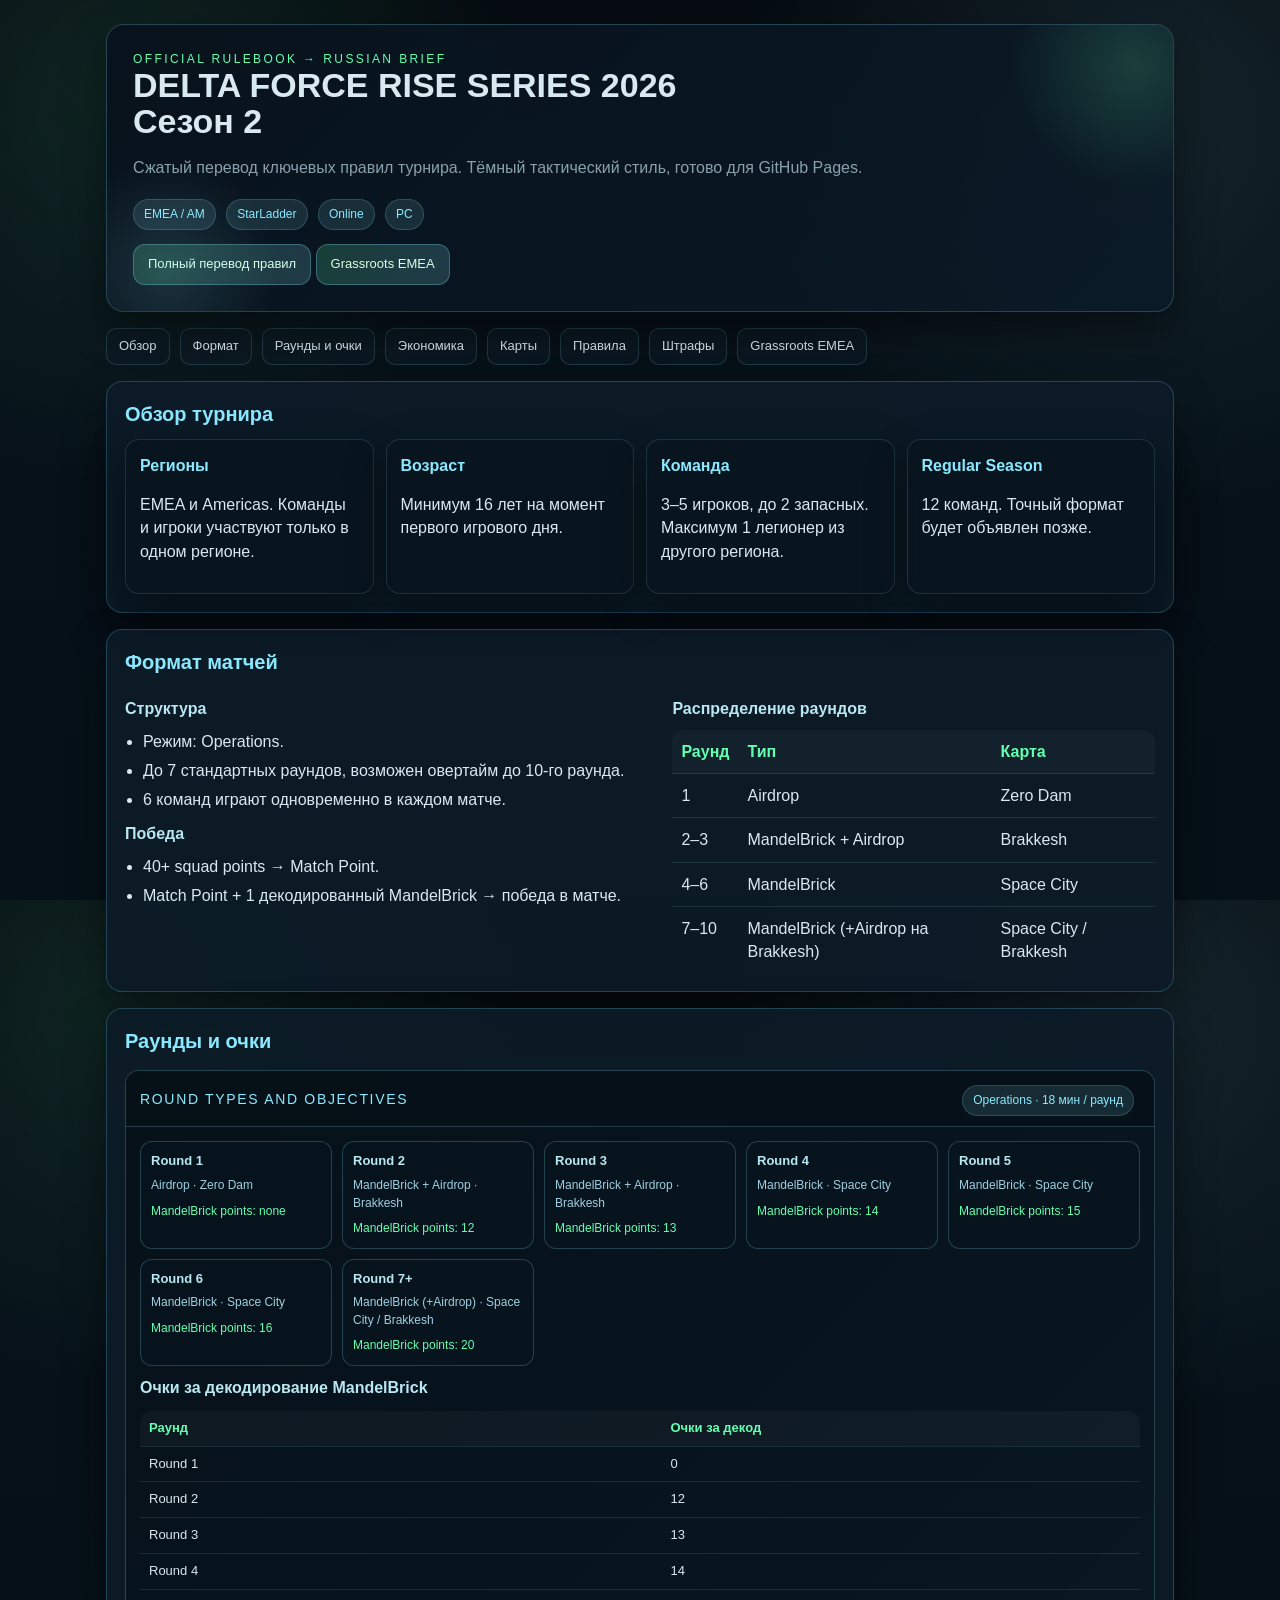
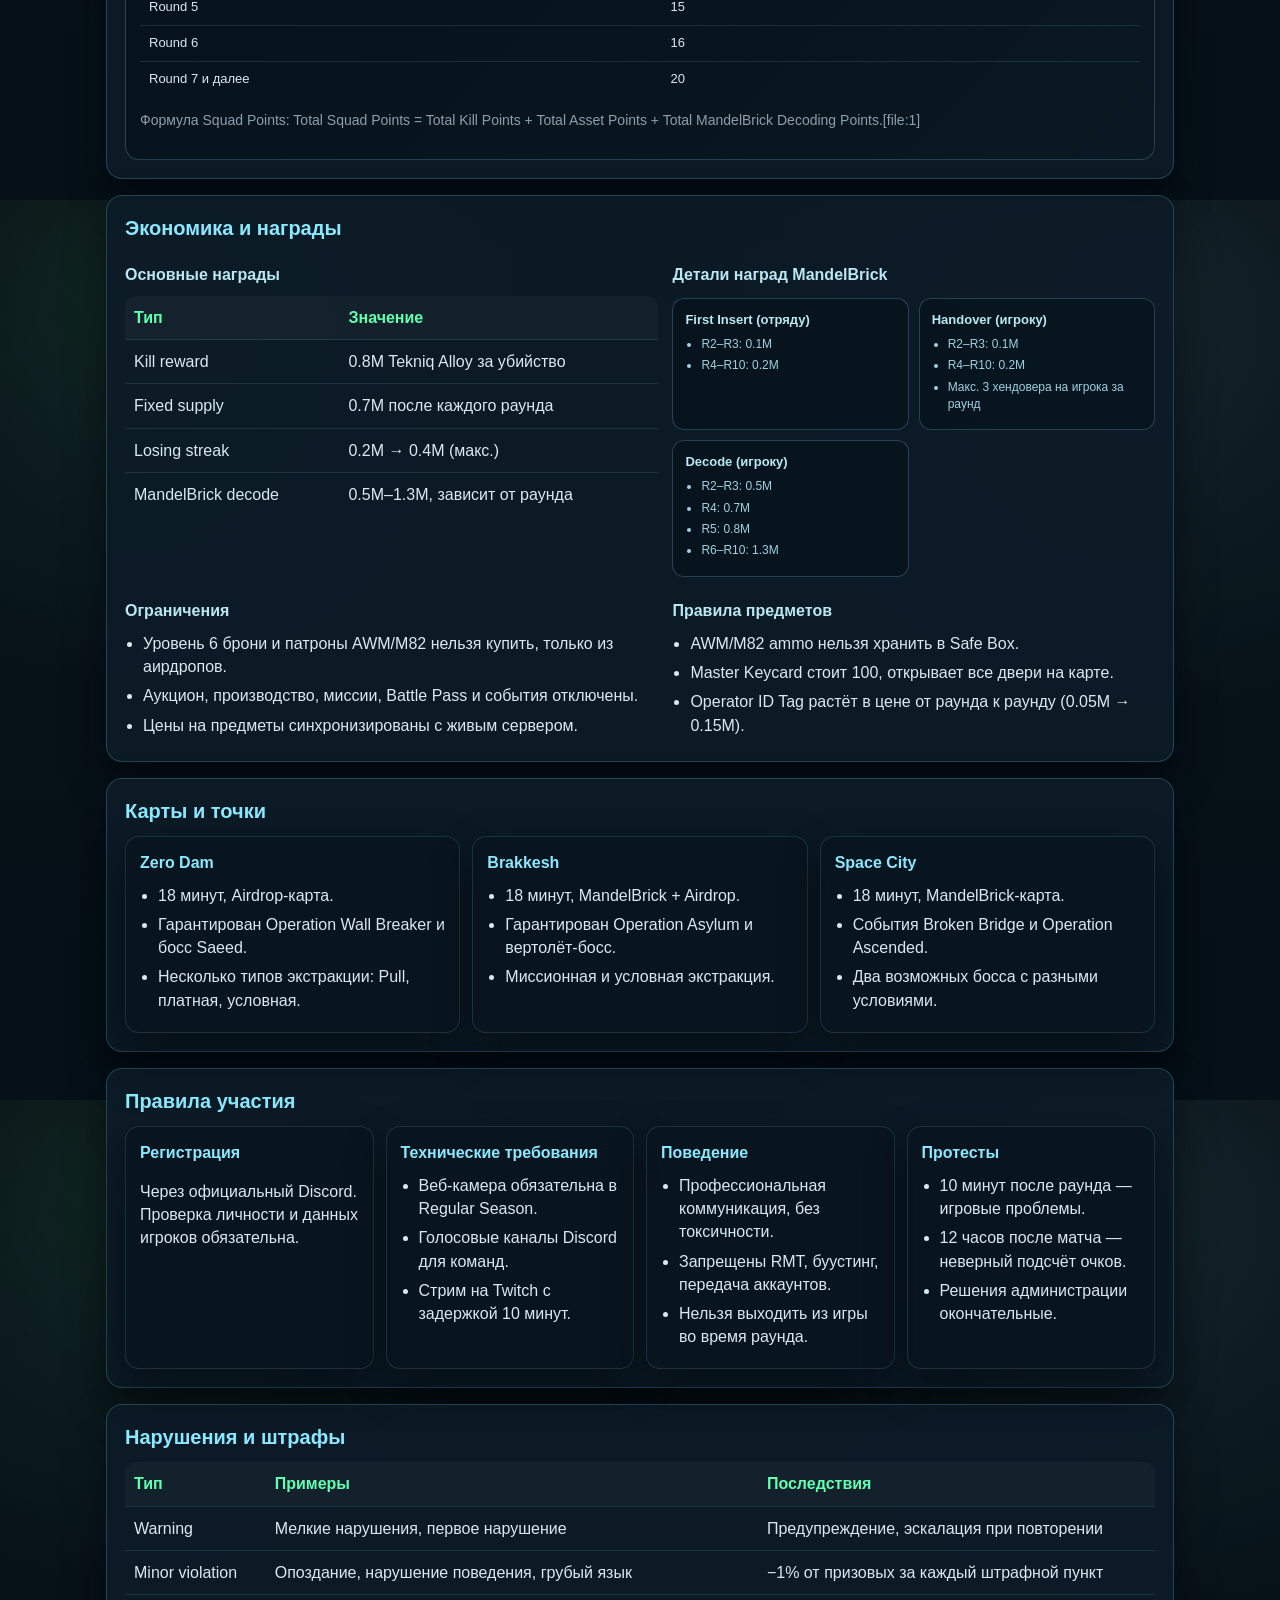
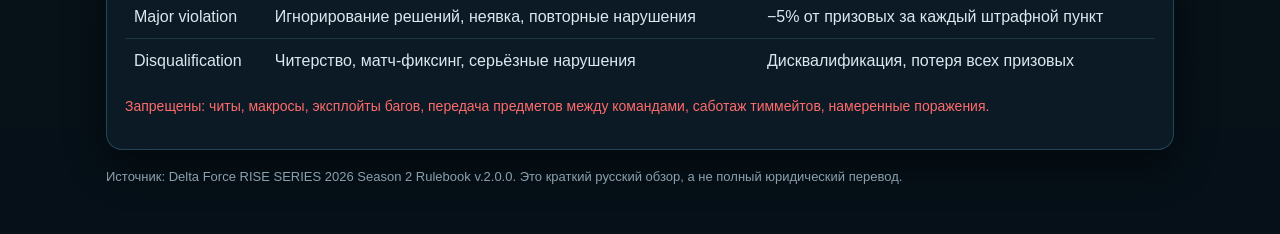
==== commit 9244a0a3: "Update index.html" ====
--- a/index.html
+++ b/index.html
@@ -40,8 +40,8 @@
         <span class="pill">Online</span>
         <span class="pill">PC</span>
       </div>
-      <a class="full-link" href="rulebook_ru_full.html">Полный перевод правил (HUD)</a>
-      <a class="full-link" href="grassroots_emea_ru.html">Grassroots EMEA (HUD)</a>
+      <a class="full-link" href="rulebook_ru_full.html">Полный перевод правил</a>
+      <a class="full-link" href="grassroots_emea_ru.html">Grassroots EMEA</a>
     </header>
 
     <nav class="nav">
@@ -52,7 +52,7 @@
       <a href="#maps">Карты</a>
       <a href="#rules">Правила</a>
       <a href="#penalties">Штрафы</a>
-      <a href="grassroots_emea_ru.html">Grassroots EMEA (HUD)</a>
+      <a href="grassroots_emea_ru.html">Grassroots EMEA</a>
     </nav>
 
     <main>
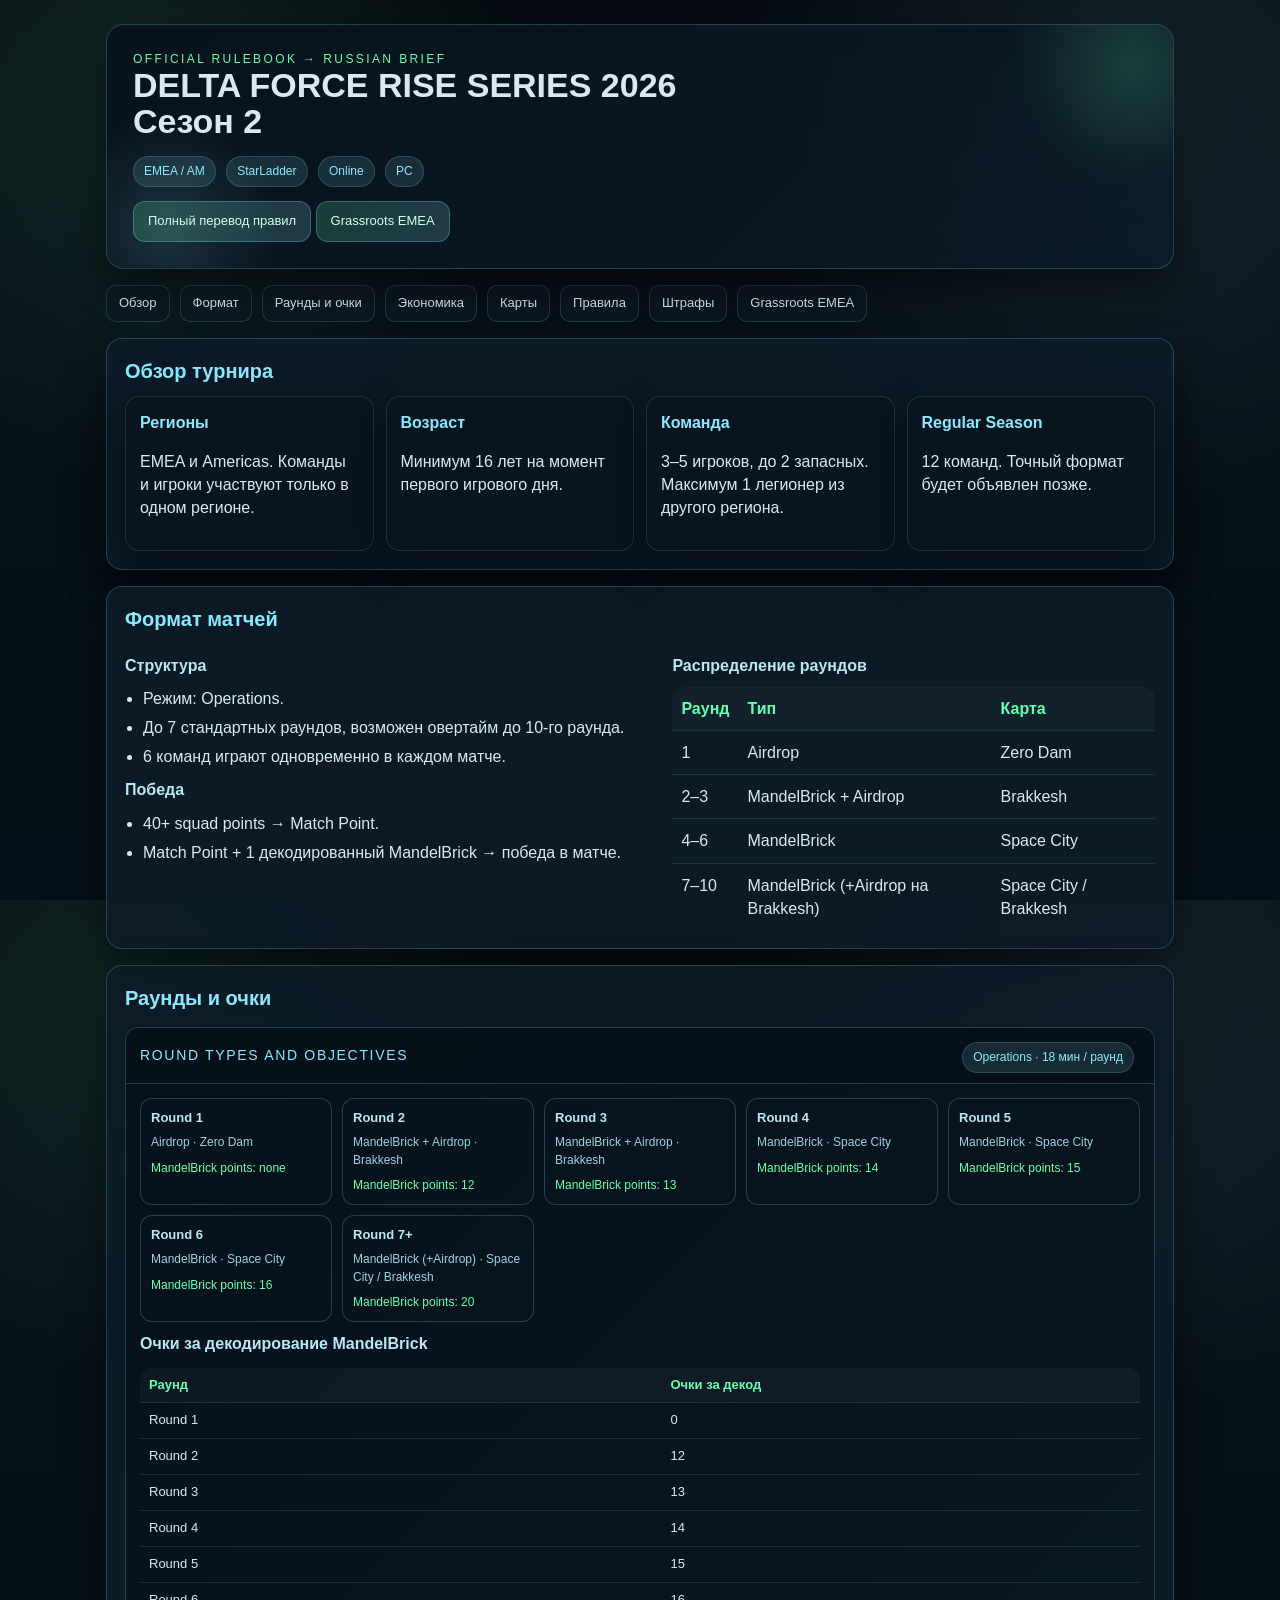
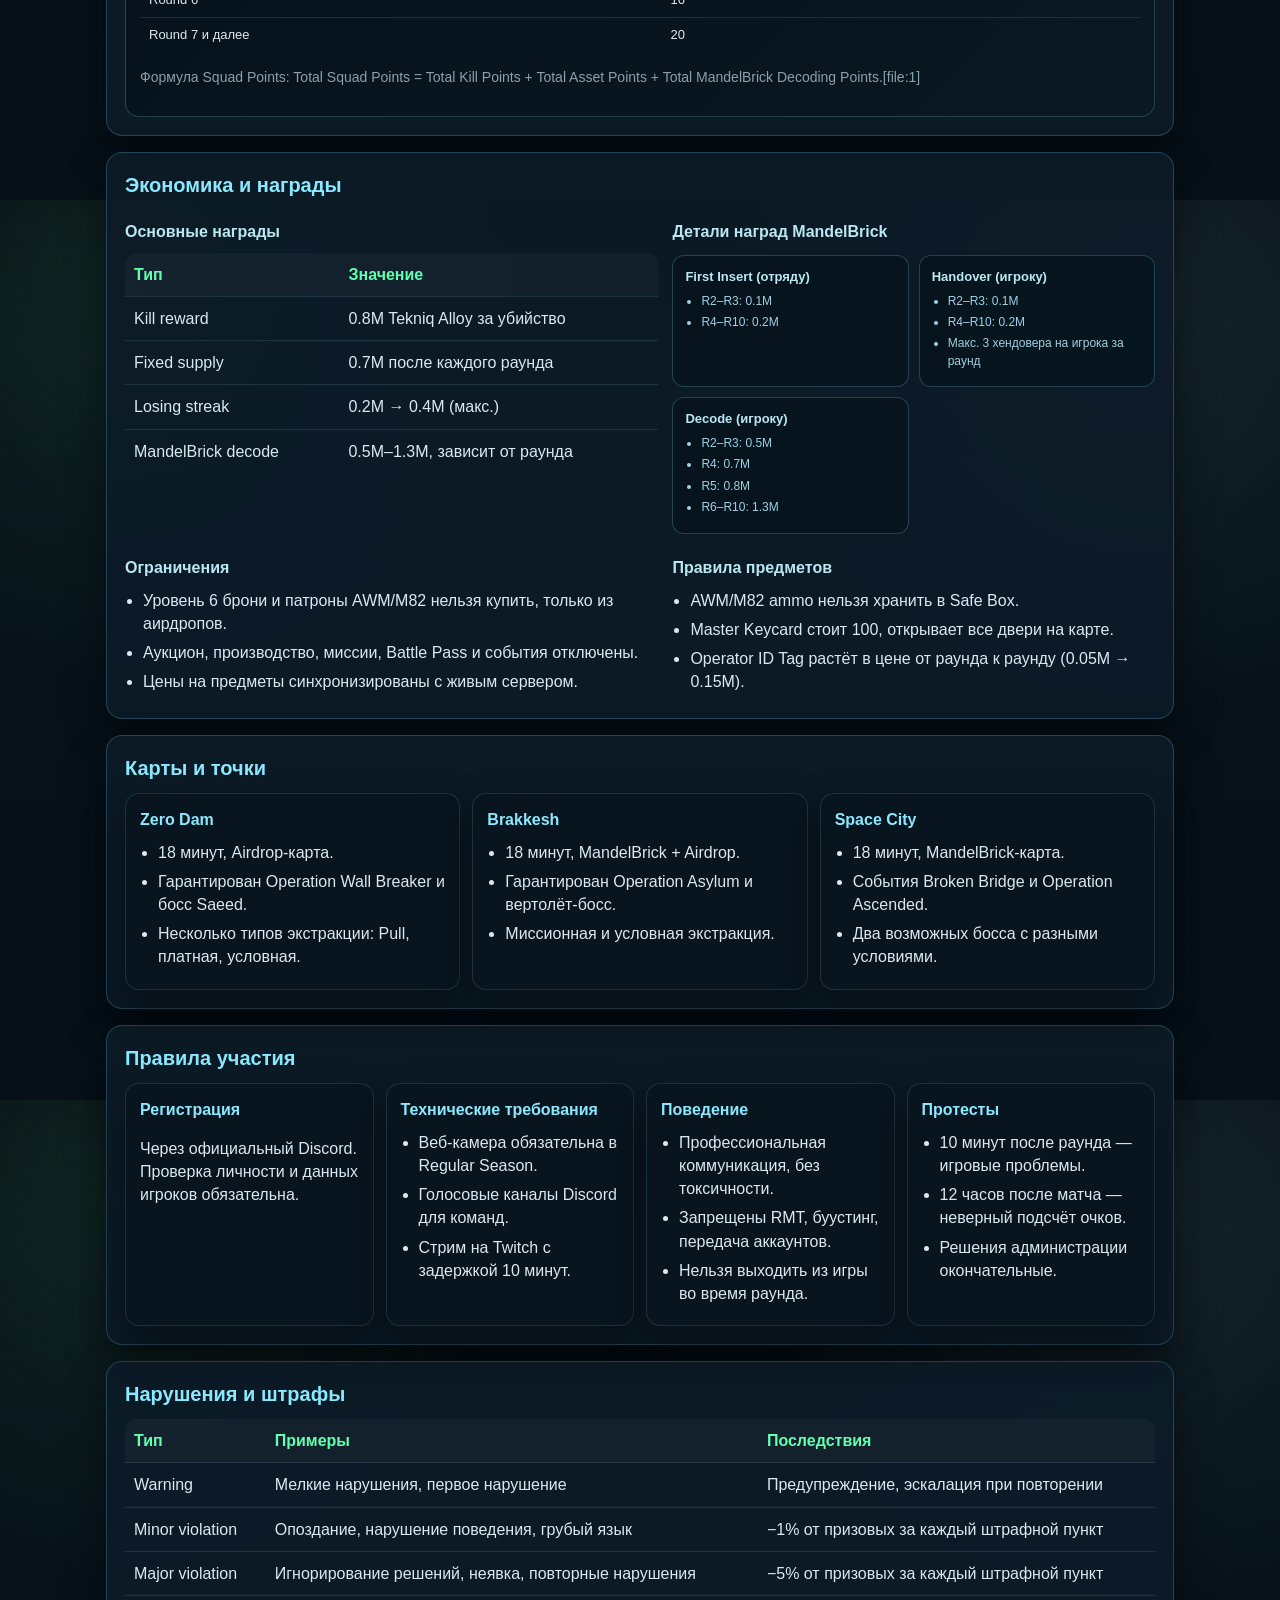
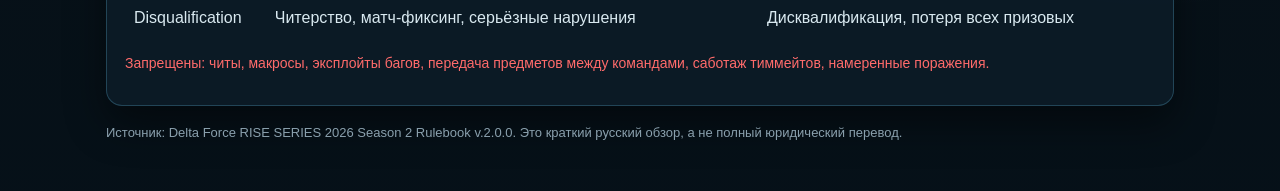
==== commit 116cb065: "Update index.html" ====
--- a/index.html
+++ b/index.html
@@ -33,7 +33,6 @@
     <header class="hero">
       <div class="kicker">Official rulebook → Russian brief</div>
       <h1>DELTA FORCE RISE SERIES 2026<br/>Сезон 2</h1>
-      <p class="sub">Сжатый перевод ключевых правил турнира. Тёмный тактический стиль, готово для GitHub Pages.</p>
       <div class="tags">
         <span class="pill">EMEA / AM</span>
         <span class="pill">StarLadder</span>
